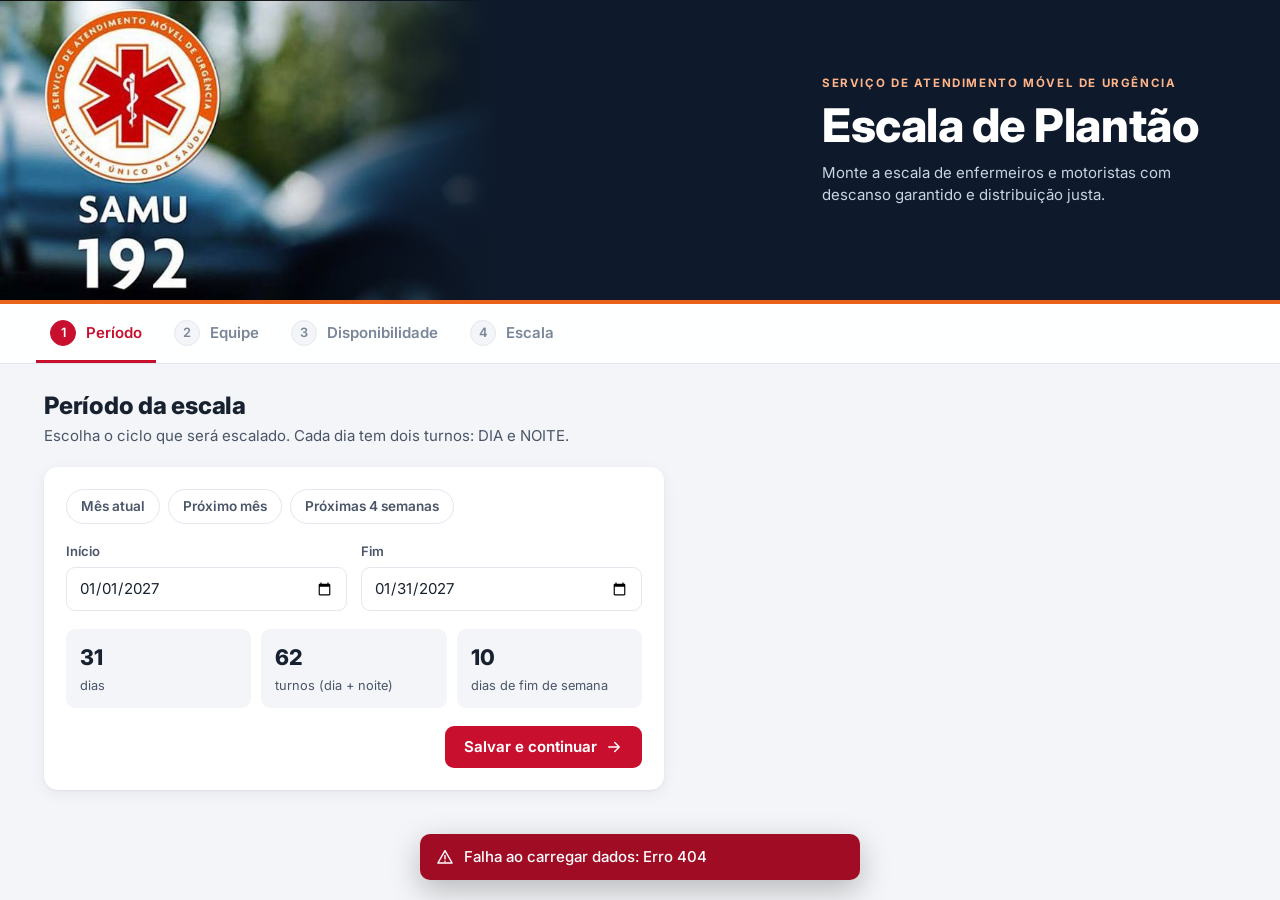
==== static/index.html @ 727e458c "Frontend web, núcleo testável, algoritmo aprimorado e Docker - Extrai o núcleo de domínio (escala/):" ====
<!doctype html>
<html lang="pt-BR">
<head>
  <meta charset="utf-8">
  <meta name="viewport" content="width=device-width, initial-scale=1">
  <title>Escala de Plantão · SAMU 192</title>
  <meta name="theme-color" content="#C8102E">
  <link rel="preconnect" href="https://fonts.googleapis.com">
  <link rel="preconnect" href="https://fonts.gstatic.com" crossorigin>
  <link href="https://fonts.googleapis.com/css2?family=Inter:wght@400;500;600;700;800&display=swap" rel="stylesheet">
  <link rel="stylesheet" href="css/style.css">
</head>
<body>
  <svg width="0" height="0" style="position:absolute" aria-hidden="true">
    <symbol id="i-calendar" viewBox="0 0 24 24"><rect x="3" y="4.5" width="18" height="16" rx="2.5"/><path d="M3 9.5h18M8 2.5v4M16 2.5v4"/></symbol>
    <symbol id="i-users" viewBox="0 0 24 24"><circle cx="9" cy="8" r="3.5"/><path d="M2.5 20c.8-3.6 3.4-5.5 6.5-5.5s5.7 1.9 6.5 5.5"/><circle cx="17" cy="9" r="2.5"/><path d="M17 14.5c2.3 0 4 1.4 4.5 4"/></symbol>
    <symbol id="i-brush" viewBox="0 0 24 24"><path d="M14.5 4.5l5 5L11 18l-5-5z"/><path d="M6 13c-2 0-3.5 1.5-3.5 3.5V20H6c2 0 3.5-1.5 3.5-3.5"/></symbol>
    <symbol id="i-ambulance" viewBox="0 0 24 24"><path d="M2.5 16.5V7.5a1 1 0 011-1h10v10M13.5 9.5h4l3.5 4v3h-1.5"/><circle cx="7" cy="17.5" r="2"/><circle cx="17" cy="17.5" r="2"/><path d="M9 17.5h6M8 9v4M6 11h4"/></symbol>
    <symbol id="i-sun" viewBox="0 0 24 24"><circle cx="12" cy="12" r="4"/><path d="M12 2.5v2M12 19.5v2M4.6 4.6l1.4 1.4M18 18l1.4 1.4M2.5 12h2M19.5 12h2M4.6 19.4L6 18M18 6l1.4-1.4"/></symbol>
    <symbol id="i-moon" viewBox="0 0 24 24"><path d="M20 14.5A8 8 0 019.5 4a8 8 0 1010.5 10.5z"/></symbol>
    <symbol id="i-edit" viewBox="0 0 24 24"><path d="M4 20h4L19 9l-4-4L4 16z"/><path d="M13.5 6.5l4 4"/></symbol>
    <symbol id="i-trash" viewBox="0 0 24 24"><path d="M4 7h16M10 11v6M14 11v6M6 7l1 13h10l1-13M9 7V4h6v3"/></symbol>
    <symbol id="i-check" viewBox="0 0 24 24"><path d="M5 12.5l4.5 4.5L19 7.5"/></symbol>
    <symbol id="i-alert" viewBox="0 0 24 24"><path d="M12 3.5l9.5 16.5h-19z"/><path d="M12 10v4.5M12 17.5v.5"/></symbol>
    <symbol id="i-download" viewBox="0 0 24 24"><path d="M12 3.5v12M7 11l5 5 5-5M4 20.5h16"/></symbol>
    <symbol id="i-print" viewBox="0 0 24 24"><path d="M7 9V3.5h10V9M7 17H4.5V9.5h15V17H17"/><rect x="7" y="14" width="10" height="7"/></symbol>
    <symbol id="i-bolt" viewBox="0 0 24 24"><path d="M13 2.5L4.5 13.5H12l-1 8 8.5-11H12z"/></symbol>
    <symbol id="i-search" viewBox="0 0 24 24"><circle cx="11" cy="11" r="6.5"/><path d="M16 16l4.5 4.5"/></symbol>
    <symbol id="i-x" viewBox="0 0 24 24"><path d="M6 6l12 12M18 6L6 18"/></symbol>
    <symbol id="i-arrow" viewBox="0 0 24 24"><path d="M5 12h14M13 6l6 6-6 6"/></symbol>
  </svg>

  <header class="hero">
    <div class="hero__inner">
      <div class="hero__text">
        <p class="hero__eyebrow">Serviço de Atendimento Móvel de Urgência</p>
        <h1>Escala de Plantão</h1>
        <p class="hero__sub">Monte a escala de enfermeiros e motoristas com descanso garantido e distribuição justa.</p>
        <div class="hero__chips" id="hero-chips"></div>
      </div>
    </div>
  </header>

  <nav class="stepper" aria-label="Etapas">
    <ol class="stepper__list">
      <li><button class="step" data-step="periodo"><span class="step__num">1</span><span class="step__label">Período</span></button></li>
      <li><button class="step" data-step="equipe"><span class="step__num">2</span><span class="step__label">Equipe</span></button></li>
      <li><button class="step" data-step="disponibilidade"><span class="step__num">3</span><span class="step__label">Disponibilidade</span></button></li>
      <li><button class="step" data-step="escala"><span class="step__num">4</span><span class="step__label">Escala</span></button></li>
    </ol>
  </nav>

  <main class="container">
    <!-- 1. PERÍODO -->
    <section class="view" id="view-periodo" hidden>
      <div class="view__head">
        <div>
          <h2>Período da escala</h2>
          <p class="muted">Escolha o ciclo que será escalado. Cada dia tem dois turnos: DIA e NOITE.</p>
        </div>
      </div>
      <div class="card card--narrow">
        <form id="form-periodo" class="stack">
          <div class="presets" role="group" aria-label="Atalhos de período">
            <button type="button" class="chip" data-preset="mes-atual">Mês atual</button>
            <button type="button" class="chip" data-preset="proximo-mes">Próximo mês</button>
            <button type="button" class="chip" data-preset="4-semanas">Próximas 4 semanas</button>
          </div>
          <div class="grid-2">
            <label class="field">
              <span class="field__label">Início</span>
              <input type="date" name="inicio" required>
            </label>
            <label class="field">
              <span class="field__label">Fim</span>
              <input type="date" name="fim" required>
            </label>
          </div>
          <div class="summary" id="periodo-resumo" aria-live="polite"></div>
          <div class="actions">
            <button type="submit" class="btn btn--primary">Salvar e continuar <svg class="ic"><use href="#i-arrow"/></svg></button>
          </div>
        </form>
      </div>
    </section>

    <!-- 2. EQUIPE -->
    <section class="view" id="view-equipe" hidden>
      <div class="view__head">
        <div>
          <h2>Equipe</h2>
          <p class="muted">Cadastre quem pode ser escalado. Cada viatura sai com um(a) enfermeiro(a) e um(a) motorista.</p>
        </div>
        <button class="btn btn--ghost" data-goto="disponibilidade">Ir para disponibilidade <svg class="ic"><use href="#i-arrow"/></svg></button>
      </div>
      <div class="layout-side">
        <div class="card">
          <form id="form-func" class="stack" novalidate>
            <h3 id="form-func-titulo">Novo profissional</h3>
            <label class="field">
              <span class="field__label">Nome completo</span>
              <input name="nome" autocomplete="off" placeholder="Ex.: Maria da Silva" required maxlength="60">
              <span class="field__error" id="nome-erro" role="alert"></span>
            </label>
            <fieldset class="field">
              <legend class="field__label">Função</legend>
              <div class="segmented">
                <label><input type="radio" name="cargo" value="ENFERMEIRO" checked><span>Enfermeiro(a)</span></label>
                <label><input type="radio" name="cargo" value="MOTORISTA"><span>Motorista</span></label>
              </div>
            </fieldset>
            <div class="actions">
              <button type="button" class="btn btn--ghost" id="btn-cancelar-edicao" hidden>Cancelar</button>
              <button type="submit" class="btn btn--primary" id="btn-salvar-func">Adicionar</button>
            </div>
          </form>
          <div class="health" id="equipe-saude"></div>
        </div>
        <div class="card card--flush">
          <div class="toolbar">
            <div class="tabs" role="tablist" id="filtro-cargo">
              <button role="tab" class="tab" data-cargo="" aria-selected="true">Todos <span class="count" data-count=""></span></button>
              <button role="tab" class="tab" data-cargo="ENFERMEIRO" aria-selected="false">Enfermeiros <span class="count" data-count="ENFERMEIRO"></span></button>
              <button role="tab" class="tab" data-cargo="MOTORISTA" aria-selected="false">Motoristas <span class="count" data-count="MOTORISTA"></span></button>
            </div>
            <label class="search">
              <svg class="ic"><use href="#i-search"/></svg>
              <input type="search" id="busca-func" placeholder="Buscar" aria-label="Buscar profissional">
            </label>
          </div>
          <ul class="people" id="lista-func"></ul>
        </div>
      </div>
    </section>

    <!-- 3. DISPONIBILIDADE -->
    <section class="view" id="view-disponibilidade" hidden>
      <div class="view__head">
        <div>
          <h2>Disponibilidade</h2>
          <p class="muted">Escolha um pincel e clique (ou arraste) nos turnos. Clique na data para marcar o dia inteiro, ou no dia da semana para marcar todas as ocorrências.</p>
        </div>
        <button class="btn btn--ghost" data-goto="escala">Ir para a escala <svg class="ic"><use href="#i-arrow"/></svg></button>
      </div>
      <div class="layout-side layout-side--wide">
        <aside class="card card--flush">
          <ul class="people people--compact" id="lista-disp" role="listbox" aria-label="Profissionais"></ul>
        </aside>
        <div class="card">
          <div class="brushbar">
            <div class="brushes" role="radiogroup" aria-label="Pincel" id="brushes">
              <button role="radio" class="brush s-DISPONIVEL" data-status="DISPONIVEL"><i></i>Disponível<kbd>1</kbd></button>
              <button role="radio" class="brush s-INDISPONIVEL" data-status="INDISPONIVEL"><i></i>Indisponível<kbd>2</kbd></button>
              <button role="radio" class="brush s-PREFERENCIAL" data-status="PREFERENCIAL"><i></i>Preferencial<kbd>3</kbd></button>
              <button role="radio" class="brush s-FERIAS" data-status="FERIAS"><i></i>Férias<kbd>4</kbd></button>
            </div>
            <span class="save-state" id="save-state" aria-live="polite"></span>
          </div>
          <div id="cal-disp"></div>
        </div>
      </div>
    </section>

    <!-- 4. ESCALA -->
    <section class="view" id="view-escala" hidden>
      <div class="view__head">
        <div>
          <h2>Escala gerada</h2>
          <p class="muted">Respeita indisponibilidades, descanso pós-noite e equilíbrio de carga, noites e fins de semana.</p>
        </div>
        <div class="actions">
          <button class="btn btn--ghost" id="btn-print" disabled><svg class="ic"><use href="#i-print"/></svg>Imprimir</button>
          <a class="btn btn--ghost" id="btn-pdf" href="api/escala.pdf" aria-disabled="true"><svg class="ic"><use href="#i-download"/></svg>PDF</a>
          <button class="btn btn--primary" id="btn-gerar"><svg class="ic"><use href="#i-bolt"/></svg>Gerar escala</button>
        </div>
      </div>
      <div class="banner" id="banner-stale" hidden>
        <svg class="ic"><use href="#i-alert"/></svg>
        <span>Os dados mudaram desde a última geração.</span>
        <button class="btn btn--small" id="btn-regerar">Gerar novamente</button>
      </div>
      <div id="escala-vazia" class="empty">
        <svg class="ic ic--xl"><use href="#i-ambulance"/></svg>
        <h3>Nenhuma escala gerada ainda</h3>
        <p class="muted">Quando o período e a equipe estiverem prontos, clique em <strong>Gerar escala</strong>.</p>
      </div>
      <div id="escala-conteudo" hidden>
        <div class="kpis" id="kpis"></div>
        <div class="alerts" id="alertas"></div>
        <div class="card card--flush">
          <div class="toolbar">
            <div class="tabs" role="tablist" id="modo-escala">
              <button role="tab" class="tab" data-modo="calendario" aria-selected="true">Calendário</button>
              <button role="tab" class="tab" data-modo="lista" aria-selected="false">Lista</button>
            </div>
            <span class="muted small" id="destaque-info"></span>
          </div>
          <div id="escala-view"></div>
        </div>
        <div class="card card--flush">
          <div class="toolbar"><h3>Distribuição por profissional</h3><span class="muted small">Clique para destacar na escala</span></div>
          <div id="estatisticas"></div>
        </div>
      </div>
    </section>
  </main>

  <div class="toasts" id="toasts" aria-live="polite"></div>

  <dialog class="modal" id="modal-confirm">
    <form method="dialog">
      <h3 id="modal-titulo"></h3>
      <p class="muted" id="modal-texto"></p>
      <div class="actions">
        <button value="cancel" class="btn btn--ghost">Cancelar</button>
        <button value="ok" class="btn btn--danger" id="modal-ok">Confirmar</button>
      </div>
    </form>
  </dialog>

  <script src="js/app.js" type="module"></script>
</body>
</html>
---- static/css/style.css ----
:root {
  --red: #C8102E;
  --red-700: #A00C24;
  --red-50: #FDECEE;
  --orange: #E8641B;
  --orange-50: #FFF1E8;
  --navy: #0E1A2B;
  --navy-700: #1B2A40;
  --ink: #18212F;
  --ink-2: #4A5568;
  --ink-3: #7A8699;
  --line: #E3E7EE;
  --bg: #F3F5F8;
  --surface: #FFFFFF;
  --green: #1E8E5A;
  --green-50: #E5F5EC;
  --amber: #B7791F;
  --amber-50: #FFF4DB;
  --blue-50: #EEF3FB;

  --s-DISPONIVEL: #FFFFFF;
  --s-DISPONIVEL-b: #D5DBE5;
  --s-INDISPONIVEL: #F9D3D8;
  --s-INDISPONIVEL-b: #E58A96;
  --s-PREFERENCIAL: #CDEFD9;
  --s-PREFERENCIAL-b: #6CC393;
  --s-FERIAS: #FFE2B8;
  --s-FERIAS-b: #EDAA4A;

  --radius: 14px;
  --radius-sm: 9px;
  --shadow: 0 1px 2px rgba(16, 24, 40, .05), 0 4px 16px rgba(16, 24, 40, .06);
  --font: "Inter", system-ui, -apple-system, "Segoe UI", Roboto, sans-serif;
}

* { box-sizing: border-box; }
html { -webkit-text-size-adjust: 100%; }
body {
  margin: 0;
  font: 15px/1.5 var(--font);
  color: var(--ink);
  background: var(--bg);
}
h1, h2, h3 { margin: 0; line-height: 1.2; letter-spacing: -.01em; }
h2 { font-size: 1.5rem; font-weight: 800; }
h3 { font-size: 1.05rem; font-weight: 700; }
p { margin: 0; }
.muted { color: var(--ink-2); }
.small { font-size: .85rem; }
[hidden] { display: none !important; }
button, input, select { font: inherit; color: inherit; }
:focus-visible { outline: 3px solid color-mix(in srgb, var(--orange) 70%, transparent); outline-offset: 2px; }

.ic { width: 18px; height: 18px; flex: none; fill: none; stroke: currentColor; stroke-width: 1.9; stroke-linecap: round; stroke-linejoin: round; }
.ic--xl { width: 56px; height: 56px; stroke-width: 1.4; }

/* ---------- Hero ---------- */
.hero {
  position: relative;
  color: #fff;
  /* A foto tem tarjas pretas em cima/embaixo: 134% + 49% enquadra só a área útil
     (logo + "SAMU 192"); o gradiente funde a borda direita da foto com o fundo. */
  background:
    linear-gradient(90deg, rgba(14, 26, 43, 0) 0, rgba(14, 26, 43, 0) 260px, var(--navy) 500px),
    url("../img/samu.jpg") left 49% / auto 134% no-repeat,
    var(--navy);
  border-bottom: 4px solid var(--orange);
}
.hero__inner {
  max-width: 1240px; margin: 0 auto; padding: 32px 24px;
  display: flex; justify-content: flex-end; align-items: center; min-height: 300px;
}
.hero__text { max-width: 560px; }
.hero__eyebrow { text-transform: uppercase; letter-spacing: .14em; font-size: .72rem; font-weight: 700; color: #FFB48A; }
.hero h1 { font-size: clamp(2rem, 4vw, 2.9rem); font-weight: 800; margin: 6px 0 8px; }
.hero__sub { color: #C9D3E1; max-width: 46ch; }
.hero__chips { display: flex; flex-wrap: wrap; gap: 8px; margin-top: 18px; }
.hero__chip {
  display: inline-flex; align-items: center; gap: 6px;
  padding: 6px 12px; border-radius: 999px; font-size: .82rem; font-weight: 600;
  background: rgba(255, 255, 255, .1); border: 1px solid rgba(255, 255, 255, .16);
}
.hero__chip .ic { width: 15px; height: 15px; }

/* ---------- Stepper ---------- */
.stepper {
  position: sticky; top: 0; z-index: 20;
  background: rgba(255, 255, 255, .92); backdrop-filter: blur(10px);
  border-bottom: 1px solid var(--line);
}
.stepper__list {
  list-style: none; margin: 0 auto; padding: 0 16px; max-width: 1240px;
  display: flex; gap: 4px; overflow-x: auto;
}
.step {
  display: flex; align-items: center; gap: 10px; white-space: nowrap;
  padding: 16px 14px 14px; border: 0; background: none; cursor: pointer;
  color: var(--ink-3); font-weight: 600; border-bottom: 3px solid transparent;
}
.step:hover { color: var(--ink); }
.step__num {
  display: grid; place-items: center; width: 26px; height: 26px; border-radius: 50%;
  font-size: .8rem; background: var(--bg); border: 1.5px solid var(--line);
}
.step.is-done .step__num { background: var(--green); border-color: var(--green); color: #fff; font-size: 0; }
.step.is-done .step__num::after { content: "✓"; font-size: .8rem; }
.step[aria-current="step"] { color: var(--red); border-bottom-color: var(--red); }
.step[aria-current="step"] .step__num { background: var(--red); border-color: var(--red); color: #fff; font-size: .8rem; }
.step[aria-current="step"] .step__num::after { content: none; }

/* ---------- Layout ---------- */
.container { max-width: 1240px; margin: 0 auto; padding: 28px 24px 64px; }
.view { display: grid; gap: 20px; animation: fade .25s ease; }
@keyframes fade { from { opacity: 0; transform: translateY(4px); } }
.view__head { display: flex; justify-content: space-between; align-items: flex-end; gap: 16px; flex-wrap: wrap; }
.view__head .muted { margin-top: 4px; max-width: 70ch; }
.layout-side { display: grid; grid-template-columns: 360px 1fr; gap: 20px; align-items: start; }
.layout-side--wide { grid-template-columns: 280px 1fr; }
.layout-side > * { min-width: 0; }
.card { background: var(--surface); border-radius: var(--radius); box-shadow: var(--shadow); padding: 22px; }
.card--flush { padding: 0; overflow: hidden; }
.card--narrow { max-width: 620px; }
.stack { display: grid; gap: 18px; }
.grid-2 { display: grid; grid-template-columns: 1fr 1fr; gap: 14px; }
.actions { display: flex; gap: 10px; justify-content: flex-end; flex-wrap: wrap; align-items: center; }

/* ---------- Forms ---------- */
.field { display: grid; gap: 6px; border: 0; padding: 0; margin: 0; min-width: 0; }
.field__label { font-size: .82rem; font-weight: 600; color: var(--ink-2); padding: 0; }
.field input {
  height: 44px; padding: 0 12px; border-radius: var(--radius-sm);
  border: 1.5px solid var(--line); background: #fff; width: 100%;
  transition: border-color .15s, box-shadow .15s;
}
.field input:focus { outline: none; border-color: var(--orange); box-shadow: 0 0 0 4px var(--orange-50); }
.field input[aria-invalid="true"] { border-color: var(--red); }
.field__error { color: var(--red); font-size: .8rem; min-height: 1em; }
.field__error:empty { display: none; }

.segmented { display: grid; grid-template-columns: 1fr 1fr; background: var(--bg); border-radius: var(--radius-sm); padding: 4px; gap: 4px; }
.segmented input { position: absolute; opacity: 0; pointer-events: none; }
.segmented span {
  display: block; text-align: center; padding: 9px 8px; border-radius: 7px;
  font-weight: 600; font-size: .9rem; color: var(--ink-2); cursor: pointer;
}
.segmented input:checked + span { background: #fff; color: var(--ink); box-shadow: 0 1px 3px rgba(0,0,0,.1); }
.segmented input:focus-visible + span { outline: 3px solid var(--orange-50); }

.presets { display: flex; gap: 8px; flex-wrap: wrap; }
.chip {
  border: 1.5px solid var(--line); background: #fff; border-radius: 999px;
  padding: 6px 14px; font-size: .85rem; font-weight: 600; color: var(--ink-2); cursor: pointer;
}
.chip:hover { border-color: var(--orange); color: var(--orange); }

.summary { display: grid; grid-template-columns: repeat(3, 1fr); gap: 10px; }
.summary div { background: var(--bg); border-radius: var(--radius-sm); padding: 12px 14px; }
.summary b { display: block; font-size: 1.35rem; font-weight: 800; }
.summary span { font-size: .8rem; color: var(--ink-2); }
.summary .is-error { grid-column: 1 / -1; background: var(--red-50); color: var(--red-700); font-weight: 600; }

/* ---------- Buttons ---------- */
.btn {
  display: inline-flex; align-items: center; justify-content: center; gap: 8px;
  height: 42px; padding: 0 18px; border-radius: var(--radius-sm); border: 1.5px solid transparent;
  font-weight: 650; cursor: pointer; text-decoration: none; white-space: nowrap;
  transition: background .15s, border-color .15s, transform .05s;
}
.btn:active { transform: translateY(1px); }
.btn--primary { background: var(--red); color: #fff; }
.btn--primary:hover { background: var(--red-700); }
.btn--ghost { background: #fff; border-color: var(--line); color: var(--ink); }
.btn--ghost:hover { border-color: var(--ink-3); }
.btn--danger { background: var(--red); color: #fff; }
.btn--small { height: 34px; padding: 0 12px; font-size: .85rem; background: #fff; border-color: currentColor; color: inherit; }
.btn:disabled, .btn[aria-disabled="true"] { opacity: .45; pointer-events: none; }
.btn.is-loading { pointer-events: none; opacity: .8; }
.btn.is-loading .ic { animation: spin .8s linear infinite; }
@keyframes spin { to { transform: rotate(360deg); } }
.icon-btn {
  display: grid; place-items: center; width: 34px; height: 34px; border-radius: 8px;
  border: 0; background: none; color: var(--ink-3); cursor: pointer;
}
.icon-btn:hover { background: var(--bg); color: var(--ink); }
.icon-btn--danger:hover { background: var(--red-50); color: var(--red); }

/* ---------- Toolbar & tabs ---------- */
.toolbar {
  display: flex; align-items: center; justify-content: space-between; gap: 12px; flex-wrap: wrap;
  padding: 14px 18px; border-bottom: 1px solid var(--line);
}
.tabs { display: flex; gap: 4px; background: var(--bg); padding: 4px; border-radius: var(--radius-sm); }
.tab {
  border: 0; background: none; padding: 7px 12px; border-radius: 7px;
  font-weight: 600; font-size: .88rem; color: var(--ink-2); cursor: pointer;
}
.tab[aria-selected="true"] { background: #fff; color: var(--ink); box-shadow: 0 1px 3px rgba(0,0,0,.1); }
.count { color: var(--ink-3); font-weight: 500; margin-left: 2px; }
.search { position: relative; display: flex; align-items: center; }
.search .ic { position: absolute; left: 10px; color: var(--ink-3); width: 16px; }
.search input { height: 36px; border-radius: 8px; border: 1.5px solid var(--line); padding: 0 12px 0 32px; width: 200px; }
.search input:focus { outline: none; border-color: var(--orange); }

/* ---------- People list ---------- */
.people { list-style: none; margin: 0; padding: 6px; max-height: calc(100vh - 120px); overflow-y: auto; }
.layout-side--wide > aside { position: sticky; top: 76px; }
.person {
  display: flex; align-items: center; gap: 12px; padding: 10px 12px; border-radius: 10px;
}
.person:hover { background: var(--bg); }
.person.is-editing { background: var(--orange-50); }
.avatar {
  display: grid; place-items: center; flex: none; width: 38px; height: 38px; border-radius: 50%;
  font-weight: 700; font-size: .85rem; color: #fff;
}
.avatar.c-ENFERMEIRO { background: linear-gradient(135deg, var(--red), #E0475D); }
.avatar.c-MOTORISTA { background: linear-gradient(135deg, var(--navy-700), #3B5276); }
.person__info { flex: 1; min-width: 0; }
.person__name { font-weight: 650; white-space: nowrap; overflow: hidden; text-overflow: ellipsis; }
.person__meta { font-size: .8rem; color: var(--ink-3); }
.badge {
  display: inline-block; padding: 2px 8px; border-radius: 999px; font-size: .72rem; font-weight: 700;
  letter-spacing: .02em;
}
.badge.c-ENFERMEIRO { background: var(--red-50); color: var(--red-700); }
.badge.c-MOTORISTA { background: var(--blue-50); color: var(--navy-700); }
.empty-list { padding: 40px 20px; text-align: center; color: var(--ink-3); }

.people--compact .person { cursor: pointer; border: 1.5px solid transparent; }
.people--compact .person[aria-selected="true"] { background: var(--orange-50); border-color: color-mix(in srgb, var(--orange) 45%, transparent); }
.people--compact .avatar { width: 32px; height: 32px; font-size: .75rem; }
.group-title { padding: 12px 12px 4px; font-size: .72rem; font-weight: 700; color: var(--ink-3); text-transform: uppercase; letter-spacing: .08em; }

.health { margin-top: 18px; padding-top: 18px; border-top: 1px solid var(--line); display: grid; gap: 8px; font-size: .86rem; }
.health__row { display: flex; align-items: center; gap: 8px; }
.health__row .ic { width: 16px; }
.ok { color: var(--green); }
.warn { color: var(--amber); }

/* ---------- Availability calendar ---------- */
.brushbar { display: flex; justify-content: space-between; align-items: center; gap: 12px; flex-wrap: wrap; margin-bottom: 16px; }
.brushes { display: flex; gap: 8px; flex-wrap: wrap; }
.brush {
  display: inline-flex; align-items: center; gap: 8px; padding: 7px 12px 7px 10px;
  border-radius: 999px; border: 1.5px solid var(--line); background: #fff; cursor: pointer;
  font-weight: 600; font-size: .86rem; color: var(--ink-2);
}
.brush i { width: 14px; height: 14px; border-radius: 4px; border: 1.5px solid; }
.brush kbd { font: 600 .7rem var(--font); color: var(--ink-3); background: var(--bg); border-radius: 4px; padding: 1px 5px; }
.brush[aria-checked="true"] { border-color: var(--ink); color: var(--ink); box-shadow: 0 0 0 3px rgba(24,33,47,.08); }
.save-state { font-size: .82rem; color: var(--ink-3); display: inline-flex; gap: 6px; align-items: center; }

.s-DISPONIVEL i, .slot.s-DISPONIVEL { background: var(--s-DISPONIVEL); border-color: var(--s-DISPONIVEL-b); }
.s-INDISPONIVEL i, .slot.s-INDISPONIVEL { background: var(--s-INDISPONIVEL); border-color: var(--s-INDISPONIVEL-b); }
.s-PREFERENCIAL i, .slot.s-PREFERENCIAL { background: var(--s-PREFERENCIAL); border-color: var(--s-PREFERENCIAL-b); }
.s-FERIAS i, .slot.s-FERIAS { background: var(--s-FERIAS); border-color: var(--s-FERIAS-b); }

.cal { display: grid; grid-template-columns: repeat(7, minmax(0, 1fr)); gap: 6px; user-select: none; }
.cal__dow {
  border: 0; background: none; padding: 4px 0 6px; font-size: .72rem; font-weight: 700;
  text-transform: uppercase; letter-spacing: .06em; color: var(--ink-3); cursor: pointer; border-radius: 6px;
}
.cal__dow:hover { color: var(--ink); background: var(--bg); }
.cal__dow.is-weekend { color: #3B6FD8; }
.day { border-radius: 10px; background: var(--bg); padding: 6px; display: grid; gap: 4px; min-height: 92px; }
.day--out { visibility: hidden; }
.day__date {
  border: 0; background: none; text-align: left; font-weight: 700; font-size: .82rem;
  padding: 2px 4px; border-radius: 5px; cursor: pointer; display: flex; justify-content: space-between;
}
.day__date:hover { background: #fff; }
.day__date small { color: var(--ink-3); font-weight: 500; }
.day.is-weekend .day__date { color: #3B6FD8; }
.slot {
  display: flex; align-items: center; gap: 5px; height: 30px; padding: 0 7px;
  border: 1.5px solid; border-radius: 7px; font-size: .74rem; font-weight: 650; color: var(--ink-2);
  cursor: pointer; transition: transform .06s, background .12s;
}
.slot:hover { transform: scale(1.03); }
.slot .ic { width: 14px; height: 14px; }
.cal-hint { text-align: center; padding: 60px 20px; color: var(--ink-3); }

/* ---------- Escala ---------- */
.banner {
  display: flex; align-items: center; gap: 10px; padding: 12px 16px; border-radius: var(--radius-sm);
  background: var(--amber-50); color: #7A4E0B; font-weight: 600;
}
.banner .btn--small { margin-left: auto; }
.empty { text-align: center; padding: 64px 20px; background: var(--surface); border-radius: var(--radius); box-shadow: var(--shadow); color: var(--ink-3); }
.empty h3 { color: var(--ink); margin: 14px 0 6px; }

#escala-conteudo { display: grid; gap: 20px; }
.kpis { display: grid; grid-template-columns: repeat(4, 1fr); gap: 14px; }
.kpi { background: var(--surface); border-radius: var(--radius); box-shadow: var(--shadow); padding: 16px 18px; position: relative; overflow: hidden; }
.kpi::before { content: ""; position: absolute; inset: 0 auto 0 0; width: 4px; background: var(--line); }
.kpi.is-good::before { background: var(--green); }
.kpi.is-bad::before { background: var(--red); }
.kpi.is-warn::before { background: var(--orange); }
.kpi__label { font-size: .8rem; color: var(--ink-2); font-weight: 600; }
.kpi__value { font-size: 1.9rem; font-weight: 800; letter-spacing: -.02em; margin-top: 2px; }
.kpi__hint { font-size: .78rem; color: var(--ink-3); }

.alerts { display: grid; gap: 8px; }
.alerts:empty { display: none; }
.alert {
  display: flex; gap: 12px; padding: 14px 16px; border-radius: var(--radius-sm);
  background: var(--red-50); color: var(--red-700); border: 1px solid #F5C2C9;
}
.alert ul { margin: 6px 0 0; padding-left: 18px; font-size: .86rem; color: var(--ink-2); columns: 2; }
.alert--ok { background: var(--green-50); color: var(--green); border-color: #B9E3CB; font-weight: 600; align-items: center; }

.sched { display: grid; grid-template-columns: repeat(7, minmax(0, 1fr)); gap: 6px; padding: 16px; }
.sched .cal__dow { cursor: default; }
.sched .cal__dow:hover { background: none; color: var(--ink-3); }
.sday { background: var(--bg); border-radius: 10px; padding: 6px; display: grid; gap: 4px; align-content: start; }
.sday__date { font-weight: 700; font-size: .8rem; padding: 0 3px; display: flex; justify-content: space-between; }
.sday.is-weekend .sday__date { color: #3B6FD8; }
.shift { border-radius: 7px; padding: 5px 7px; font-size: .74rem; line-height: 1.35; background: #fff; border-left: 3px solid var(--orange); }
.shift--NOITE { background: var(--navy); color: #E2E8F0; border-left-color: #6B8BC9; }
.shift__h { display: flex; align-items: center; gap: 4px; font-weight: 700; font-size: .68rem; letter-spacing: .05em; opacity: .75; }
.shift__h .ic { width: 12px; height: 12px; }
.shift__p { display: block; white-space: nowrap; overflow: hidden; text-overflow: ellipsis; border-radius: 4px; padding: 0 3px; }
.vago { color: var(--red); font-weight: 800; }
.shift--NOITE .vago { color: #FF8A9A; }
.is-highlighted { background: var(--orange); color: #fff !important; font-weight: 700; }
.sched.has-highlight .shift { opacity: .45; }
.sched.has-highlight .shift.has-hit { opacity: 1; }

.table-wrap { overflow-x: auto; }
table { width: 100%; border-collapse: collapse; font-size: .9rem; }
th, td { text-align: left; padding: 10px 16px; border-bottom: 1px solid var(--line); white-space: nowrap; }
th { font-size: .75rem; text-transform: uppercase; letter-spacing: .06em; color: var(--ink-3); font-weight: 700; background: #FAFBFC; position: sticky; top: 0; }
tbody tr:hover { background: #FAFBFC; }
tr.is-weekend td:first-child { color: #3B6FD8; font-weight: 600; }
.turno-pill { display: inline-flex; align-items: center; gap: 5px; font-size: .78rem; font-weight: 700; }
.turno-pill .ic { width: 14px; height: 14px; }

.stats-row { cursor: pointer; }
.stats-row.is-active { background: var(--orange-50) !important; }
.bar { display: flex; height: 10px; border-radius: 999px; overflow: hidden; background: var(--bg); min-width: 140px; }
.bar__d { background: var(--orange); }
.bar__n { background: var(--navy-700); }
.legend-inline { display: inline-flex; gap: 12px; font-size: .78rem; color: var(--ink-3); }
.legend-inline i { display: inline-block; width: 10px; height: 10px; border-radius: 3px; margin-right: 4px; vertical-align: -1px; }

/* ---------- Toast / modal ---------- */
.toasts { position: fixed; bottom: 20px; left: 50%; transform: translateX(-50%); display: grid; gap: 8px; z-index: 100; width: min(440px, calc(100% - 32px)); }
.toast {
  display: flex; align-items: center; gap: 10px; padding: 12px 16px; border-radius: 10px;
  background: var(--ink); color: #fff; box-shadow: 0 10px 30px rgba(0,0,0,.25); font-weight: 500;
  animation: toast-in .2s ease;
}
.toast--error { background: var(--red-700); }
.toast--ok .ic { color: #6EE7A8; }
@keyframes toast-in { from { opacity: 0; transform: translateY(10px); } }

.modal { border: 0; border-radius: var(--radius); padding: 24px; width: min(420px, calc(100% - 32px)); box-shadow: 0 20px 60px rgba(0,0,0,.3); }
.modal::backdrop { background: rgba(14, 26, 43, .55); }
.modal p { margin: 8px 0 20px; }

/* ---------- Responsive ---------- */
@media (max-width: 960px) {
  .layout-side, .layout-side--wide { grid-template-columns: 1fr; }
  .people--compact { display: flex; overflow-x: auto; max-height: none; gap: 4px; }
  .people--compact .group-title { display: none; }
  .people--compact .person { flex: none; }
  .kpis { grid-template-columns: repeat(2, 1fr); }
  .layout-side--wide > aside { position: static; }
  .hero { background:
    linear-gradient(180deg, rgba(14, 26, 43, .55), rgba(14, 26, 43, .95)),
    url("../img/samu.jpg") left 49% / auto 134% no-repeat, var(--navy); }
}
@media (max-width: 640px) {
  .container { padding: 20px 16px 48px; }
  .hero__inner { padding: 28px 16px; }
  .step__label { display: none; }
  .step[aria-current="step"] .step__label { display: inline; }
  .grid-2, .summary { grid-template-columns: 1fr; }
  .card { padding: 16px; }
  .cal, .sched { gap: 3px; }
  .sched { padding: 8px; }
  .day, .sday { padding: 3px; }
  .slot { padding: 0 4px; font-size: .62rem; }
  .slot .ic { display: none; }
  .day__date small, .sday__date small { display: none; }
  .shift { font-size: .62rem; padding: 3px 4px; }
  .alert ul { columns: 1; }
  .search input { width: 100%; }
}
@media (prefers-reduced-motion: reduce) {
  * { animation: none !important; transition: none !important; }
}

/* ---------- Print ---------- */
@media print {
  body { background: #fff; }
  .hero, .stepper, .view__head .actions, .toolbar .tabs, .banner, .toasts, #alertas, .kpis { display: none !important; }
  .card { box-shadow: none; border: 1px solid #ddd; break-inside: avoid; }
  .container { padding: 0; max-width: none; }
  .shift--NOITE { background: #eef1f6; color: #000; }
}
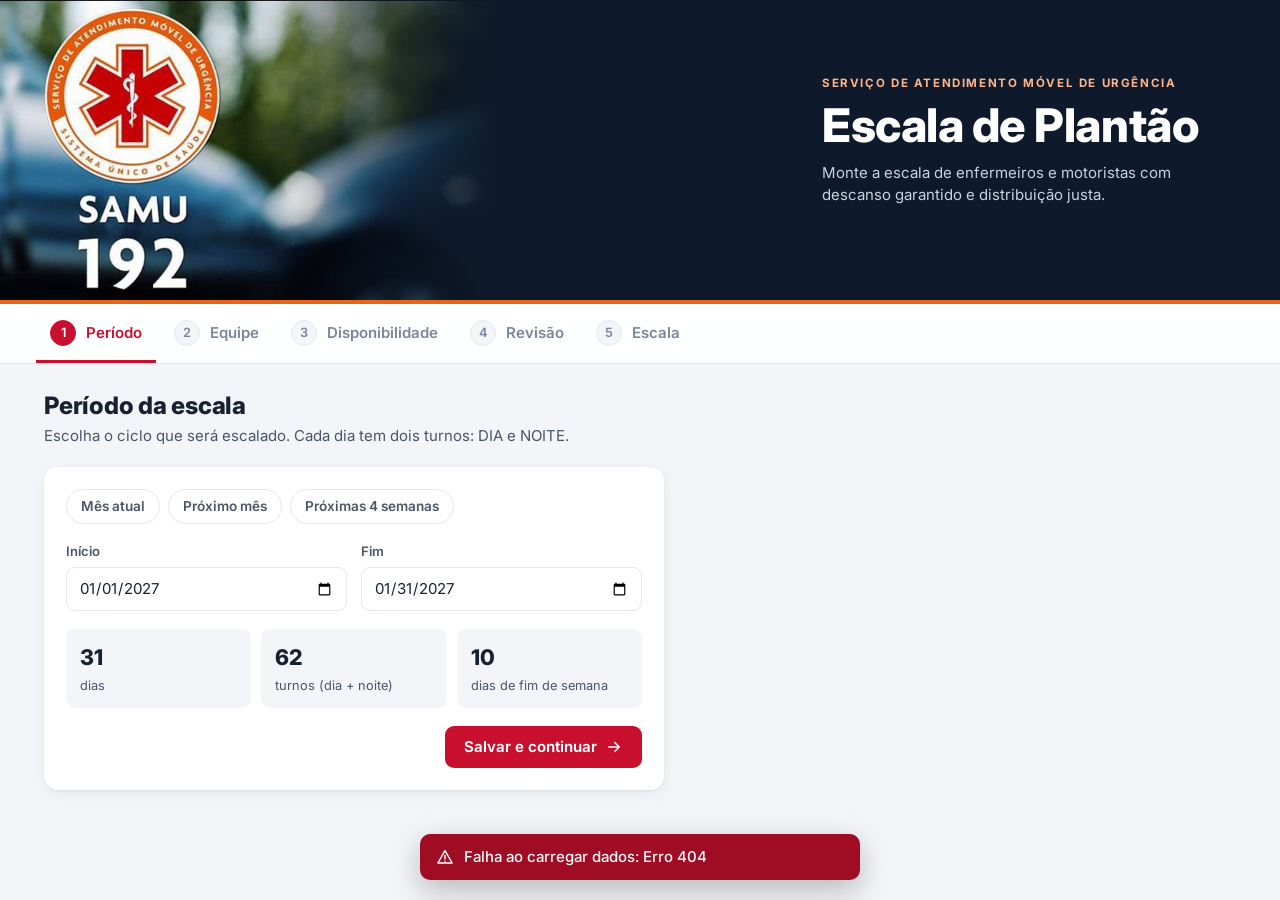
==== commit 25e70cfc: "Adiciona etapa de revisão, cores por profissional e importação da escala - Novo fluxo em 5 etapas: P" ====
--- a/static/index.html
+++ b/static/index.html
@@ -28,6 +28,11 @@
     <symbol id="i-search" viewBox="0 0 24 24"><circle cx="11" cy="11" r="6.5"/><path d="M16 16l4.5 4.5"/></symbol>
     <symbol id="i-x" viewBox="0 0 24 24"><path d="M6 6l12 12M18 6L6 18"/></symbol>
     <symbol id="i-arrow" viewBox="0 0 24 24"><path d="M5 12h14M13 6l6 6-6 6"/></symbol>
+    <symbol id="i-upload" viewBox="0 0 24 24"><path d="M12 16V4M7 8.5l5-5 5 5M4 20.5h16"/></symbol>
+    <symbol id="i-undo" viewBox="0 0 24 24"><path d="M9 14L4 9l5-5"/><path d="M4 9h10.5a5.5 5.5 0 010 11H11"/></symbol>
+    <symbol id="i-review" viewBox="0 0 24 24"><rect x="4" y="3" width="16" height="18" rx="2.5"/><path d="M8 8h8M8 12h5M8 16.5l2 2 4-4.5"/></symbol>
+    <symbol id="i-file" viewBox="0 0 24 24"><path d="M6 2.5h8l4.5 4.5v14.5H6z"/><path d="M14 2.5V7h4.5M9 13h6M9 17h6"/></symbol>
+    <symbol id="i-star" viewBox="0 0 24 24"><path d="M12 3.5l2.6 5.4 5.9.8-4.3 4.1 1 5.8L12 16.8l-5.2 2.8 1-5.8-4.3-4.1 5.9-.8z"/></symbol>
   </svg>
 
   <header class="hero">
@@ -46,7 +51,8 @@
       <li><button class="step" data-step="periodo"><span class="step__num">1</span><span class="step__label">Período</span></button></li>
       <li><button class="step" data-step="equipe"><span class="step__num">2</span><span class="step__label">Equipe</span></button></li>
       <li><button class="step" data-step="disponibilidade"><span class="step__num">3</span><span class="step__label">Disponibilidade</span></button></li>
-      <li><button class="step" data-step="escala"><span class="step__num">4</span><span class="step__label">Escala</span></button></li>
+      <li><button class="step" data-step="revisao"><span class="step__num">4</span><span class="step__label">Revisão</span></button></li>
+      <li><button class="step" data-step="escala"><span class="step__num">5</span><span class="step__label">Escala</span></button></li>
     </ol>
   </nav>
 
@@ -140,7 +146,7 @@
           <h2>Disponibilidade</h2>
           <p class="muted">Escolha um pincel e clique (ou arraste) nos turnos. Clique na data para marcar o dia inteiro, ou no dia da semana para marcar todas as ocorrências.</p>
         </div>
-        <button class="btn btn--ghost" data-goto="escala">Ir para a escala <svg class="ic"><use href="#i-arrow"/></svg></button>
+        <button class="btn btn--ghost" data-goto="revisao">Ir para a revisão <svg class="ic"><use href="#i-arrow"/></svg></button>
       </div>
       <div class="layout-side layout-side--wide">
         <aside class="card card--flush">
@@ -161,51 +167,72 @@
       </div>
     </section>
 
-    <!-- 4. ESCALA -->
+    <!-- 4. REVISÃO -->
+    <section class="view" id="view-revisao" hidden>
+      <div class="view__head">
+        <div>
+          <h2>Revisão da escala</h2>
+          <p class="muted">Confira a proposta e clique em qualquer nome para trocar a pessoa ou deixar a vaga em aberto. As regras são verificadas a cada ajuste, e nada vai para a escala final até você confirmar.</p>
+        </div>
+        <div class="actions">
+          <button class="btn btn--ghost" data-importar><svg class="ic"><use href="#i-upload"/></svg>Importar</button>
+          <button class="btn btn--ghost" id="btn-proposta" data-acao="nova-proposta" hidden><svg class="ic"><use href="#i-bolt"/></svg>Gerar nova proposta</button>
+          <button class="btn btn--primary" id="btn-confirmar" hidden><svg class="ic"><use href="#i-check"/></svg>Confirmar escala</button>
+        </div>
+      </div>
+      <div class="banner banner--info" id="banner-origem" hidden></div>
+      <div class="banner" id="banner-mudancas" hidden>
+        <svg class="ic"><use href="#i-alert"/></svg>
+        <span>A equipe ou a disponibilidade mudou depois desta proposta. Os conflitos abaixo já consideram as mudanças; quem entrou na equipe só aparece numa nova proposta.</span>
+        <button class="btn btn--small" data-acao="nova-proposta">Gerar nova proposta</button>
+      </div>
+      <div id="revisao-vazia" class="empty" hidden>
+        <svg class="ic ic--xl"><use href="#i-review"/></svg>
+        <h3>Nenhuma escala em revisão</h3>
+        <p class="muted" id="revisao-vazia-texto"></p>
+        <div class="actions actions--center">
+          <button class="btn btn--ghost" data-importar><svg class="ic"><use href="#i-upload"/></svg>Importar arquivo</button>
+          <button class="btn btn--ghost" data-acao="editar-final" hidden><svg class="ic"><use href="#i-edit"/></svg>Editar a escala final</button>
+          <button class="btn btn--primary" data-acao="nova-proposta"><svg class="ic"><use href="#i-bolt"/></svg>Gerar proposta</button>
+        </div>
+      </div>
+      <div class="painel" id="revisao-painel" hidden></div>
+    </section>
+
+    <!-- 5. ESCALA -->
     <section class="view" id="view-escala" hidden>
       <div class="view__head">
         <div>
-          <h2>Escala gerada</h2>
-          <p class="muted">Respeita indisponibilidades, descanso pós-noite e equilíbrio de carga, noites e fins de semana.</p>
-        </div>
-        <div class="actions">
-          <button class="btn btn--ghost" id="btn-print" disabled><svg class="ic"><use href="#i-print"/></svg>Imprimir</button>
-          <a class="btn btn--ghost" id="btn-pdf" href="api/escala.pdf" aria-disabled="true"><svg class="ic"><use href="#i-download"/></svg>PDF</a>
-          <button class="btn btn--primary" id="btn-gerar"><svg class="ic"><use href="#i-bolt"/></svg>Gerar escala</button>
-        </div>
-      </div>
-      <div class="banner" id="banner-stale" hidden>
-        <svg class="ic"><use href="#i-alert"/></svg>
-        <span>Os dados mudaram desde a última geração.</span>
-        <button class="btn btn--small" id="btn-regerar">Gerar novamente</button>
-      </div>
-      <div id="escala-vazia" class="empty">
+          <h2>Escala final</h2>
+          <p class="muted" id="escala-sub">A versão confirmada, pronta para imprimir e distribuir.</p>
+        </div>
+        <div class="actions" id="escala-acoes">
+          <button class="btn btn--ghost" data-acao="editar-final"><svg class="ic"><use href="#i-edit"/></svg>Editar</button>
+          <button class="btn btn--ghost" id="btn-print"><svg class="ic"><use href="#i-print"/></svg>Imprimir</button>
+          <a class="btn btn--ghost" href="api/escala.json" title="Arquivo para importar e editar depois, inclusive em outro computador"><svg class="ic"><use href="#i-file"/></svg>Exportar</a>
+          <a class="btn btn--primary" href="api/escala.pdf"><svg class="ic"><use href="#i-download"/></svg>Baixar PDF</a>
+        </div>
+      </div>
+      <div class="banner banner--info" id="banner-rascunho" hidden>
+        <svg class="ic"><use href="#i-review"/></svg>
+        <span>Há uma revisão em andamento que ainda não foi confirmada. Esta página mostra a última versão confirmada.</span>
+        <button class="btn btn--small" data-goto="revisao">Abrir revisão</button>
+      </div>
+      <div id="escala-vazia" class="empty" hidden>
         <svg class="ic ic--xl"><use href="#i-ambulance"/></svg>
-        <h3>Nenhuma escala gerada ainda</h3>
-        <p class="muted">Quando o período e a equipe estiverem prontos, clique em <strong>Gerar escala</strong>.</p>
-      </div>
-      <div id="escala-conteudo" hidden>
-        <div class="kpis" id="kpis"></div>
-        <div class="alerts" id="alertas"></div>
-        <div class="card card--flush">
-          <div class="toolbar">
-            <div class="tabs" role="tablist" id="modo-escala">
-              <button role="tab" class="tab" data-modo="calendario" aria-selected="true">Calendário</button>
-              <button role="tab" class="tab" data-modo="lista" aria-selected="false">Lista</button>
-            </div>
-            <span class="muted small" id="destaque-info"></span>
-          </div>
-          <div id="escala-view"></div>
-        </div>
-        <div class="card card--flush">
-          <div class="toolbar"><h3>Distribuição por profissional</h3><span class="muted small">Clique para destacar na escala</span></div>
-          <div id="estatisticas"></div>
-        </div>
-      </div>
+        <h3>Nenhuma escala confirmada ainda</h3>
+        <p class="muted">Revise a proposta e clique em <strong>Confirmar escala</strong>, ou importe uma escala salva antes.</p>
+        <div class="actions actions--center">
+          <button class="btn btn--ghost" data-importar><svg class="ic"><use href="#i-upload"/></svg>Importar escala</button>
+          <button class="btn btn--primary" data-goto="revisao">Ir para a revisão <svg class="ic"><use href="#i-arrow"/></svg></button>
+        </div>
+      </div>
+      <div class="painel" id="escala-painel" hidden></div>
     </section>
   </main>
 
   <div class="toasts" id="toasts" aria-live="polite"></div>
+  <input type="file" id="input-importar" accept=".json,.pdf,application/json,application/pdf" hidden>
 
   <dialog class="modal" id="modal-confirm">
     <form method="dialog">
@@ -218,6 +245,20 @@
     </form>
   </dialog>
 
+  <dialog class="modal modal--pos" id="modal-pos" aria-labelledby="pos-titulo">
+    <div class="modal__head">
+      <div>
+        <p class="eyebrow" id="pos-quando"></p>
+        <h3 id="pos-titulo"></h3>
+        <p class="muted small" id="pos-atual"></p>
+      </div>
+      <button class="icon-btn" id="pos-fechar" aria-label="Fechar">
+        <svg class="ic"><use href="#i-x"/></svg>
+      </button>
+    </div>
+    <div class="cands" id="pos-cands"></div>
+  </dialog>
+
   <script src="js/app.js" type="module"></script>
 </body>
 </html>
--- a/static/css/style.css
+++ b/static/css/style.css
@@ -194,7 +194,7 @@
   border: 0; background: none; padding: 7px 12px; border-radius: 7px;
   font-weight: 600; font-size: .88rem; color: var(--ink-2); cursor: pointer;
 }
-.tab[aria-selected="true"] { background: #fff; color: var(--ink); box-shadow: 0 1px 3px rgba(0,0,0,.1); }
+.tab[aria-selected="true"], .tab[aria-checked="true"] { background: #fff; color: var(--ink); box-shadow: 0 1px 3px rgba(0,0,0,.1); }
 .count { color: var(--ink-3); font-weight: 500; margin-left: 2px; }
 .search { position: relative; display: flex; align-items: center; }
 .search .ic { position: absolute; left: 10px; color: var(--ink-3); width: 16px; }
@@ -289,7 +289,9 @@
 .empty { text-align: center; padding: 64px 20px; background: var(--surface); border-radius: var(--radius); box-shadow: var(--shadow); color: var(--ink-3); }
 .empty h3 { color: var(--ink); margin: 14px 0 6px; }
 
-#escala-conteudo { display: grid; gap: 20px; }
+.banner--info { background: var(--blue-50); color: var(--navy-700); }
+.empty .actions--center { justify-content: center; margin-top: 20px; }
+.painel { display: grid; gap: 20px; }
 .kpis { display: grid; grid-template-columns: repeat(4, 1fr); gap: 14px; }
 .kpi { background: var(--surface); border-radius: var(--radius); box-shadow: var(--shadow); padding: 16px 18px; position: relative; overflow: hidden; }
 .kpi::before { content: ""; position: absolute; inset: 0 auto 0 0; width: 4px; background: var(--line); }
@@ -307,7 +309,34 @@
   background: var(--red-50); color: var(--red-700); border: 1px solid #F5C2C9;
 }
 .alert ul { margin: 6px 0 0; padding-left: 18px; font-size: .86rem; color: var(--ink-2); columns: 2; }
+.alert--warn { background: var(--amber-50); color: #7A4E0B; border-color: #F1D79A; }
+.alert .link {
+  border: 0; background: none; padding: 0; font: inherit; color: inherit; text-align: left; cursor: pointer;
+  text-decoration: underline; text-decoration-color: transparent; text-underline-offset: 2px;
+}
+.alert .link:hover { text-decoration-color: currentColor; }
 .alert--ok { background: var(--green-50); color: var(--green); border-color: #B9E3CB; font-weight: 600; align-items: center; }
+
+
+.toolbar__tools { display: flex; align-items: center; gap: 10px; flex-wrap: wrap; }
+.tabs__label { align-self: center; padding: 0 4px 0 8px; font-size: .7rem; font-weight: 700; color: var(--ink-3); text-transform: uppercase; letter-spacing: .06em; }
+.btn--sm { height: 36px; padding: 0 12px; font-size: .86rem; }
+
+.legend { display: flex; flex-wrap: wrap; align-items: center; gap: 10px 22px; padding: 12px 16px; border-bottom: 1px solid var(--line); }
+.legend__group { display: flex; flex-wrap: wrap; align-items: center; gap: 6px; }
+.legend__title { font-size: .7rem; font-weight: 700; letter-spacing: .08em; text-transform: uppercase; color: var(--ink-3); margin-right: 2px; }
+.legend__keys { display: flex; gap: 14px; margin-left: auto; font-size: .78rem; color: var(--ink-3); }
+.legend__keys > span { display: inline-flex; align-items: center; gap: 4px; }
+.lchip {
+  --pc: var(--ink-3);
+  display: inline-flex; align-items: center; gap: 6px; padding: 3px 9px 3px 7px; border-radius: 999px;
+  border: 1.5px solid transparent; background: color-mix(in srgb, var(--pc) 13%, #fff);
+  font-size: .78rem; font-weight: 600; color: var(--ink); cursor: pointer;
+}
+.lchip i { width: 10px; height: 10px; border-radius: 50%; background: var(--pc); }
+.lchip__n { color: var(--ink-3); font-weight: 500; font-variant-numeric: tabular-nums; }
+.lchip:hover { border-color: color-mix(in srgb, var(--pc) 50%, transparent); }
+.lchip[aria-pressed="true"] { border-color: var(--pc); box-shadow: 0 0 0 2px color-mix(in srgb, var(--pc) 22%, transparent); }
 
 .sched { display: grid; grid-template-columns: repeat(7, minmax(0, 1fr)); gap: 6px; padding: 16px; }
 .sched .cal__dow { cursor: default; }
@@ -315,18 +344,54 @@
 .sday { background: var(--bg); border-radius: 10px; padding: 6px; display: grid; gap: 4px; align-content: start; }
 .sday__date { font-weight: 700; font-size: .8rem; padding: 0 3px; display: flex; justify-content: space-between; }
 .sday.is-weekend .sday__date { color: #3B6FD8; }
-.shift { border-radius: 7px; padding: 5px 7px; font-size: .74rem; line-height: 1.35; background: #fff; border-left: 3px solid var(--orange); }
-.shift--NOITE { background: var(--navy); color: #E2E8F0; border-left-color: #6B8BC9; }
-.shift__h { display: flex; align-items: center; gap: 4px; font-weight: 700; font-size: .68rem; letter-spacing: .05em; opacity: .75; }
+.shift { display: grid; gap: 3px; border-radius: 8px; padding: 4px; background: #fff; border: 1px solid var(--line); }
+.shift--NOITE { background: #E9EDF6; border-color: #D3DBEA; }
+.shift__h { display: flex; align-items: center; gap: 4px; padding: 0 2px; font-weight: 700; font-size: .66rem; letter-spacing: .05em; color: var(--amber); }
+.shift--NOITE .shift__h { color: var(--navy-700); }
 .shift__h .ic { width: 12px; height: 12px; }
-.shift__p { display: block; white-space: nowrap; overflow: hidden; text-overflow: ellipsis; border-radius: 4px; padding: 0 3px; }
-.vago { color: var(--red); font-weight: 800; }
-.shift--NOITE .vago { color: #FF8A9A; }
-.is-highlighted { background: var(--orange); color: #fff !important; font-weight: 700; }
-.sched.has-highlight .shift { opacity: .45; }
-.sched.has-highlight .shift.has-hit { opacity: 1; }
+
+/* Posição na escala: faixa e fundo na cor do profissional, texto sempre escuro (contraste AA). */
+.pos {
+  --pc: var(--ink-3);
+  position: relative; display: flex; align-items: center; gap: 5px; width: 100%; min-width: 0;
+  padding: 3px 6px 3px 5px; border: 0; border-left: 3px solid var(--pc); border-radius: 5px;
+  background: color-mix(in srgb, var(--pc) 15%, #fff);
+  font: inherit; font-size: .74rem; line-height: 1.35; color: var(--ink); text-align: left;
+  transition: opacity .15s, box-shadow .12s;
+}
+button.pos { cursor: pointer; }
+button.pos:hover { box-shadow: inset 0 0 0 1.5px var(--pc); }
+.pos__role { flex: none; font-size: .62rem; font-weight: 800; color: color-mix(in srgb, var(--pc) 70%, #000); }
+.pos__name { flex: 1; min-width: 0; white-space: nowrap; overflow: hidden; text-overflow: ellipsis; font-weight: 600; }
+.pos__mark, .pos__flag { flex: none; width: 13px; height: 13px; }
+.pos__mark { color: var(--ink-3); }
+.pos__flag { color: var(--amber); stroke-width: 2.2; }
+.pos.has-conflict { box-shadow: inset 0 0 0 1.5px var(--amber); }
+.pos.is-vago, .cores-funcao .pos.is-vago {
+  --pc: var(--red);
+  background: repeating-linear-gradient(-45deg, var(--red-50) 0 5px, #fff 5px 10px); color: var(--red-700);
+}
+.pos.is-vago .pos__name { font-weight: 800; letter-spacing: .03em; }
+.pos--chave { display: inline-flex; width: auto; padding: 0 6px; font-size: .68rem; }
+.has-highlight .pos:not(.is-highlighted) { opacity: .25; }
+.pos.is-highlighted { box-shadow: 0 0 0 2px var(--pc); font-weight: 700; }
+
+/* Vem depois de .pos/.lchip para que a cor da pessoa vença o cinza padrão. */
+/* Paleta por profissional: manter em sincronia com PALETA em escala/relatorio_pdf.py.
+   A cor nunca é o único sinal: o nome e a função (E/M) sempre aparecem escritos. */
+.pc-0 { --pc: #3B6FD8; } .pc-1 { --pc: #E07A1F; } .pc-2 { --pc: #2E9E5B; } .pc-3 { --pc: #8E5CC4; }
+.pc-4 { --pc: #129C9C; } .pc-5 { --pc: #C29A00; } .pc-6 { --pc: #8B5E3C; } .pc-7 { --pc: #D6548E; }
+.pc-8 { --pc: #5B6B82; } .pc-9 { --pc: #6B8E23; } .pc-10 { --pc: #4446B8; } .pc-11 { --pc: #9E2A5E; }
+.cores-funcao .c-ENFERMEIRO:not(.is-vago) { --pc: var(--red); }
+.cores-funcao .c-MOTORISTA:not(.is-vago) { --pc: #3B5276; }
+.avatar--pc { background: var(--pc); }
 
 .table-wrap { overflow-x: auto; }
+.table-escala td { padding: 6px 12px; }
+.table-escala td:nth-child(n+3) { min-width: 180px; }
+.table-escala tr.is-new-day td { border-top: 2px solid var(--line); }
+.turno-pill--DIA { color: var(--amber); }
+.turno-pill--NOITE { color: var(--navy-700); }
 table { width: 100%; border-collapse: collapse; font-size: .9rem; }
 th, td { text-align: left; padding: 10px 16px; border-bottom: 1px solid var(--line); white-space: nowrap; }
 th { font-size: .75rem; text-transform: uppercase; letter-spacing: .06em; color: var(--ink-3); font-weight: 700; background: #FAFBFC; position: sticky; top: 0; }
@@ -352,11 +417,46 @@
 }
 .toast--error { background: var(--red-700); }
 .toast--ok .ic { color: #6EE7A8; }
+.toast--warn { background: #6B4508; }
+.toast--warn .ic { color: #FFD48A; }
+.toast > span { flex: 1; }
+.toast__acao {
+  flex: none; border: 0; border-radius: 7px; padding: 6px 10px; cursor: pointer;
+  background: rgba(255, 255, 255, .16); color: #fff; font-weight: 700; font-size: .85rem;
+}
+.toast__acao:hover { background: rgba(255, 255, 255, .26); }
 @keyframes toast-in { from { opacity: 0; transform: translateY(10px); } }
 
 .modal { border: 0; border-radius: var(--radius); padding: 24px; width: min(420px, calc(100% - 32px)); box-shadow: 0 20px 60px rgba(0,0,0,.3); }
 .modal::backdrop { background: rgba(14, 26, 43, .55); }
 .modal p { margin: 8px 0 20px; }
+
+.modal--pos { width: min(480px, calc(100% - 24px)); padding: 0; }
+.modal--pos p { margin: 0; }
+.modal__head { display: flex; justify-content: space-between; align-items: flex-start; gap: 12px; padding: 20px 16px 14px 20px; border-bottom: 1px solid var(--line); }
+.modal__head h3 { margin: 2px 0; }
+.eyebrow { display: inline-flex; align-items: center; gap: 6px; font-size: .74rem; font-weight: 700; letter-spacing: .06em; text-transform: uppercase; color: var(--orange); }
+.eyebrow .ic { width: 14px; height: 14px; }
+.cands { display: grid; gap: 2px; padding: 6px 8px 10px; max-height: min(62vh, 540px); overflow-y: auto; }
+.cands__title { padding: 12px 10px 4px; font-size: .7rem; font-weight: 700; letter-spacing: .06em; text-transform: uppercase; color: var(--ink-3); }
+.cands__sub { text-transform: none; letter-spacing: 0; font-weight: 500; }
+.cand {
+  display: flex; align-items: center; gap: 12px; width: 100%; padding: 8px 10px;
+  border: 0; border-radius: 10px; background: none; text-align: left; cursor: pointer;
+}
+.cand:hover, .cand:focus-visible { background: var(--bg); }
+.cand[aria-current] { background: var(--orange-50); cursor: default; }
+.cand.is-blocked .avatar { opacity: .5; }
+.cand__info { display: grid; min-width: 0; }
+.cand__name { font-weight: 650; }
+.cand__meta { display: flex; flex-wrap: wrap; align-items: center; gap: 4px; font-size: .8rem; color: var(--ink-3); }
+.cand__warn, .cand__pref { display: inline-flex; align-items: center; gap: 4px; }
+.cand__warn { color: #8A5A0B; }
+.cand__pref { color: var(--green); font-weight: 600; }
+.cand__warn .ic, .cand__pref .ic { width: 14px; height: 14px; }
+.cand--vago { margin-top: 6px; color: var(--red-700); }
+.cand--vago > .ic { width: 38px; height: 20px; }
+.badge--atual { background: var(--orange); color: #fff; vertical-align: 1px; }
 
 /* ---------- Responsive ---------- */
 @media (max-width: 960px) {
@@ -383,7 +483,12 @@
   .slot { padding: 0 4px; font-size: .62rem; }
   .slot .ic { display: none; }
   .day__date small, .sday__date small { display: none; }
-  .shift { font-size: .62rem; padding: 3px 4px; }
+  .shift { padding: 2px; }
+  .sched .pos { font-size: .62rem; padding: 2px 3px; border-left-width: 2px; }
+  .sched .pos__role, .sched .pos__mark { display: none; }
+  .legend { padding: 10px 12px; }
+  .legend__keys { margin-left: 0; }
+  .toolbar__tools { width: 100%; justify-content: space-between; }
   .alert ul { columns: 1; }
   .search input { width: 100%; }
 }
@@ -394,8 +499,9 @@
 /* ---------- Print ---------- */
 @media print {
   body { background: #fff; }
-  .hero, .stepper, .view__head .actions, .toolbar .tabs, .banner, .toasts, #alertas, .kpis { display: none !important; }
+  * { -webkit-print-color-adjust: exact; print-color-adjust: exact; }
+  .hero, .stepper, .view__head .actions, .toolbar .tabs, .toolbar__tools, .banner, .toasts, .painel .alerts, .painel .kpis, .card--stats, .legend__keys { display: none !important; }
   .card { box-shadow: none; border: 1px solid #ddd; break-inside: avoid; }
   .container { padding: 0; max-width: none; }
-  .shift--NOITE { background: #eef1f6; color: #000; }
-}
+  .has-highlight .pos:not(.is-highlighted) { opacity: 1; }
+}
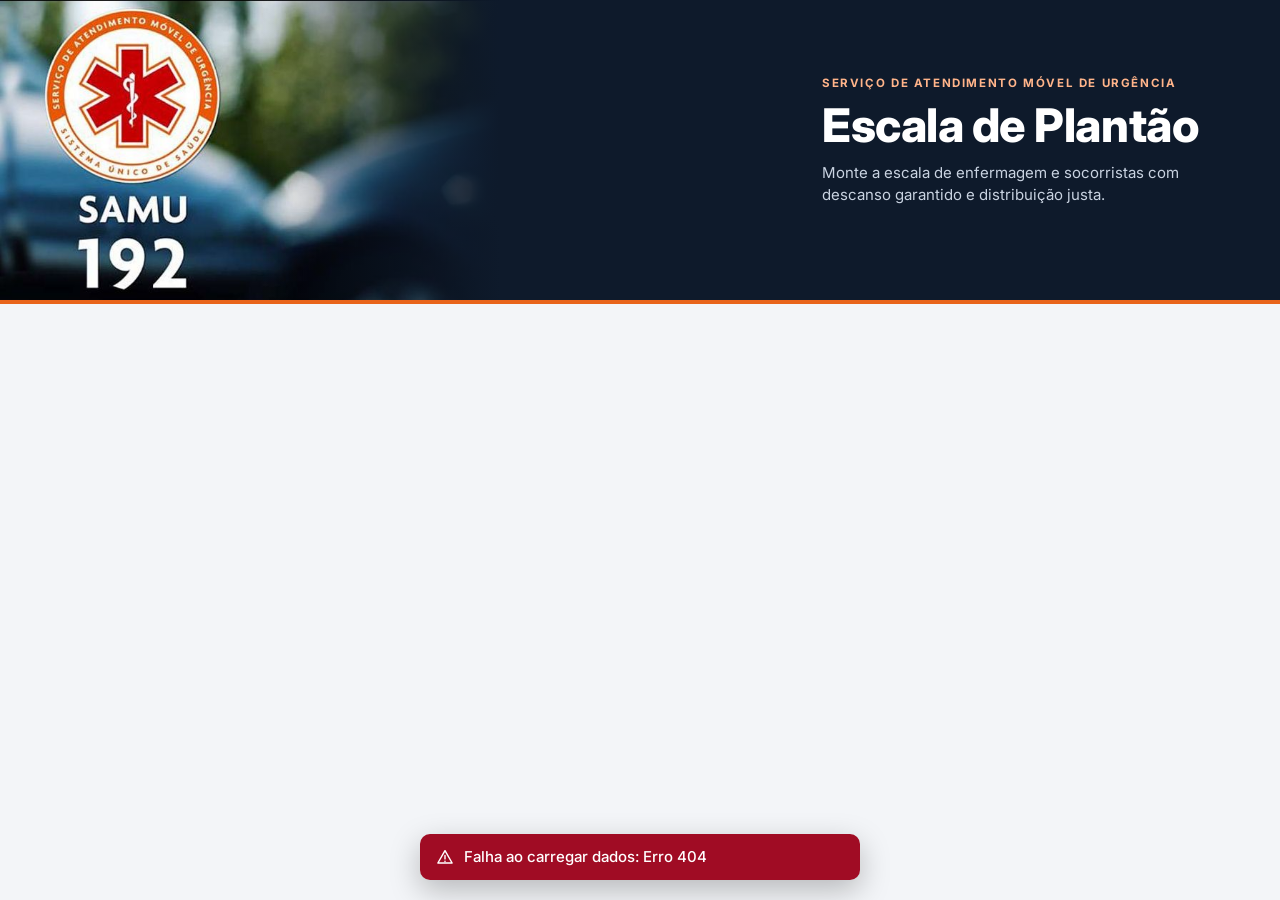
==== commit fdf3878b: "Adiciona login, perfis, auditoria, tempo real e implantação no Kubernetes - Login por nome + matrícu" ====
--- a/static/index.html
+++ b/static/index.html
@@ -32,21 +32,29 @@
     <symbol id="i-undo" viewBox="0 0 24 24"><path d="M9 14L4 9l5-5"/><path d="M4 9h10.5a5.5 5.5 0 010 11H11"/></symbol>
     <symbol id="i-review" viewBox="0 0 24 24"><rect x="4" y="3" width="16" height="18" rx="2.5"/><path d="M8 8h8M8 12h5M8 16.5l2 2 4-4.5"/></symbol>
     <symbol id="i-file" viewBox="0 0 24 24"><path d="M6 2.5h8l4.5 4.5v14.5H6z"/><path d="M14 2.5V7h4.5M9 13h6M9 17h6"/></symbol>
+    <symbol id="i-logout" viewBox="0 0 24 24"><path d="M9.5 20.5H5a1.5 1.5 0 01-1.5-1.5V5A1.5 1.5 0 015 3.5h4.5M15.5 16.5L20 12l-4.5-4.5M20 12H9"/></symbol>
+    <symbol id="i-shield" viewBox="0 0 24 24"><path d="M12 2.5l8 3v6c0 4.8-3.4 8.6-8 10-4.6-1.4-8-5.2-8-10v-6z"/><path d="M8.5 12l2.5 2.5 4.5-5"/></symbol>
     <symbol id="i-star" viewBox="0 0 24 24"><path d="M12 3.5l2.6 5.4 5.9.8-4.3 4.1 1 5.8L12 16.8l-5.2 2.8 1-5.8-4.3-4.1 5.9-.8z"/></symbol>
   </svg>
 
   <header class="hero">
+    <div class="userbar" id="userbar" hidden>
+      <span class="live" id="live" title="As alterações de outras pessoas aparecem automaticamente"><i></i><span id="live-texto">Ao vivo</span></span>
+      <span class="userbar__who"><span class="avatar" id="user-avatar" aria-hidden="true"></span><span><span id="user-nome"></span> <span class="userbar__papel" id="user-papel"></span></span></span>
+      <button class="btn" id="btn-auditoria" data-admin hidden><svg class="ic"><use href="#i-shield"/></svg>Auditoria</button>
+      <button class="btn" id="btn-sair"><svg class="ic"><use href="#i-logout"/></svg>Sair</button>
+    </div>
     <div class="hero__inner">
       <div class="hero__text">
         <p class="hero__eyebrow">Serviço de Atendimento Móvel de Urgência</p>
         <h1>Escala de Plantão</h1>
-        <p class="hero__sub">Monte a escala de enfermeiros e motoristas com descanso garantido e distribuição justa.</p>
+        <p class="hero__sub" id="hero-sub">Monte a escala de enfermagem e socorristas com descanso garantido e distribuição justa.</p>
         <div class="hero__chips" id="hero-chips"></div>
       </div>
     </div>
   </header>
 
-  <nav class="stepper" aria-label="Etapas">
+  <nav class="stepper" aria-label="Etapas" id="stepper" data-admin hidden>
     <ol class="stepper__list">
       <li><button class="step" data-step="periodo"><span class="step__num">1</span><span class="step__label">Período</span></button></li>
       <li><button class="step" data-step="equipe"><span class="step__num">2</span><span class="step__label">Equipe</span></button></li>
@@ -95,7 +103,7 @@
       <div class="view__head">
         <div>
           <h2>Equipe</h2>
-          <p class="muted">Cadastre quem pode ser escalado. Cada viatura sai com um(a) enfermeiro(a) e um(a) motorista.</p>
+          <p class="muted">Cadastre quem pode ser escalado. Cada viatura sai com um(a) profissional de enfermagem e um(a) socorrista.</p>
         </div>
         <button class="btn btn--ghost" data-goto="disponibilidade">Ir para disponibilidade <svg class="ic"><use href="#i-arrow"/></svg></button>
       </div>
@@ -111,8 +119,8 @@
             <fieldset class="field">
               <legend class="field__label">Função</legend>
               <div class="segmented">
-                <label><input type="radio" name="cargo" value="ENFERMEIRO" checked><span>Enfermeiro(a)</span></label>
-                <label><input type="radio" name="cargo" value="MOTORISTA"><span>Motorista</span></label>
+                <label><input type="radio" name="cargo" value="ENFERMEIRO" checked><span>Enfermagem</span></label>
+                <label><input type="radio" name="cargo" value="MOTORISTA"><span>Socorrista</span></label>
               </div>
             </fieldset>
             <div class="actions">
@@ -126,8 +134,8 @@
           <div class="toolbar">
             <div class="tabs" role="tablist" id="filtro-cargo">
               <button role="tab" class="tab" data-cargo="" aria-selected="true">Todos <span class="count" data-count=""></span></button>
-              <button role="tab" class="tab" data-cargo="ENFERMEIRO" aria-selected="false">Enfermeiros <span class="count" data-count="ENFERMEIRO"></span></button>
-              <button role="tab" class="tab" data-cargo="MOTORISTA" aria-selected="false">Motoristas <span class="count" data-count="MOTORISTA"></span></button>
+              <button role="tab" class="tab" data-cargo="ENFERMEIRO" aria-selected="false">Enfermagem <span class="count" data-count="ENFERMEIRO"></span></button>
+              <button role="tab" class="tab" data-cargo="MOTORISTA" aria-selected="false">Socorristas <span class="count" data-count="MOTORISTA"></span></button>
             </div>
             <label class="search">
               <svg class="ic"><use href="#i-search"/></svg>
@@ -207,10 +215,10 @@
           <p class="muted" id="escala-sub">A versão confirmada, pronta para imprimir e distribuir.</p>
         </div>
         <div class="actions" id="escala-acoes">
-          <button class="btn btn--ghost" data-acao="editar-final"><svg class="ic"><use href="#i-edit"/></svg>Editar</button>
+          <button class="btn btn--ghost" data-acao="editar-final" data-admin hidden title="Abrir uma cópia para revisar com calma antes de substituir"><svg class="ic"><use href="#i-review"/></svg>Revisar</button>
           <button class="btn btn--ghost" id="btn-print"><svg class="ic"><use href="#i-print"/></svg>Imprimir</button>
-          <a class="btn btn--ghost" href="api/escala.json" title="Arquivo para importar e editar depois, inclusive em outro computador"><svg class="ic"><use href="#i-file"/></svg>Exportar</a>
-          <a class="btn btn--primary" href="api/escala.pdf"><svg class="ic"><use href="#i-download"/></svg>Baixar PDF</a>
+          <a class="btn btn--ghost" href="api/escala.json" data-admin hidden title="Arquivo para importar e editar depois, inclusive em outro computador"><svg class="ic"><use href="#i-file"/></svg>Exportar</a>
+          <a class="btn btn--primary" href="api/escala.pdf" data-admin hidden><svg class="ic"><use href="#i-download"/></svg>Baixar PDF</a>
         </div>
       </div>
       <div class="banner banner--info" id="banner-rascunho" hidden>
@@ -221,13 +229,52 @@
       <div id="escala-vazia" class="empty" hidden>
         <svg class="ic ic--xl"><use href="#i-ambulance"/></svg>
         <h3>Nenhuma escala confirmada ainda</h3>
-        <p class="muted">Revise a proposta e clique em <strong>Confirmar escala</strong>, ou importe uma escala salva antes.</p>
-        <div class="actions actions--center">
+        <p class="muted" id="escala-vazia-texto">Revise a proposta e clique em <strong>Confirmar escala</strong>, ou importe uma escala salva antes.</p>
+        <div class="actions actions--center" data-admin hidden>
           <button class="btn btn--ghost" data-importar><svg class="ic"><use href="#i-upload"/></svg>Importar escala</button>
           <button class="btn btn--primary" data-goto="revisao">Ir para a revisão <svg class="ic"><use href="#i-arrow"/></svg></button>
         </div>
       </div>
       <div class="painel" id="escala-painel" hidden></div>
+    </section>
+
+    <!-- AUDITORIA (somente ADM) -->
+    <section class="view" id="view-auditoria" hidden>
+      <div class="view__head">
+        <div>
+          <h2>Auditoria</h2>
+          <p class="muted">Quem entrou no sistema e quem alterou a escala, do mais recente para o mais antigo.</p>
+        </div>
+        <div class="actions">
+          <a class="btn btn--ghost" id="audit-csv" href="api/auditoria.csv"><svg class="ic"><use href="#i-download"/></svg>Exportar CSV</a>
+          <button class="btn btn--primary" data-goto="escala">Voltar à escala <svg class="ic"><use href="#i-arrow"/></svg></button>
+        </div>
+      </div>
+      <div class="card card--flush">
+        <form class="audit-filtros" id="audit-filtros">
+          <label class="field">
+            <span class="field__label">Usuário</span>
+            <select name="usuario" id="audit-usuario"><option value="">Todos</option></select>
+          </label>
+          <label class="field">
+            <span class="field__label">Tipo de evento</span>
+            <select name="categoria" id="audit-categoria">
+              <option value="">Todos</option>
+              <option value="plantao" selected>Alterações de plantão</option>
+              <option value="acesso">Entradas e saídas</option>
+              <option value="falha">Tentativas de acesso falhas</option>
+              <option value="admin">Ações do administrador</option>
+            </select>
+          </label>
+          <span class="muted small" id="audit-total" aria-live="polite"></span>
+        </form>
+        <div class="table-wrap">
+          <table class="audit-tabela">
+            <thead><tr><th>Quando</th><th>Usuário</th><th>Evento</th><th>Descrição</th><th>IP</th></tr></thead>
+            <tbody id="audit-linhas"></tbody>
+          </table>
+        </div>
+      </div>
     </section>
   </main>
 
--- a/static/css/style.css
+++ b/static/css/style.css
@@ -293,6 +293,7 @@
 .empty .actions--center { justify-content: center; margin-top: 20px; }
 .painel { display: grid; gap: 20px; }
 .kpis { display: grid; grid-template-columns: repeat(4, 1fr); gap: 14px; }
+.kpis--2 { grid-template-columns: repeat(2, minmax(0, 1fr)); max-width: 760px; }
 .kpi { background: var(--surface); border-radius: var(--radius); box-shadow: var(--shadow); padding: 16px 18px; position: relative; overflow: hidden; }
 .kpi::before { content: ""; position: absolute; inset: 0 auto 0 0; width: 4px; background: var(--line); }
 .kpi.is-good::before { background: var(--green); }
@@ -505,3 +506,93 @@
   .container { padding: 0; max-width: none; }
   .has-highlight .pos:not(.is-highlighted) { opacity: 1; }
 }
+
+/* ---------- Login ---------- */
+.login-page { min-height: 100vh; background: var(--navy); }
+.login { min-height: 100vh; display: grid; grid-template-columns: minmax(0, 1.1fr) minmax(380px, 1fr); }
+.login__brand {
+  position: relative; display: flex; align-items: flex-end; padding: 48px;
+  background:
+    linear-gradient(180deg, rgba(14, 26, 43, 0) 45%, rgba(14, 26, 43, .92) 100%),
+    /* 134% + 49% esconde as tarjas pretas de cima e de baixo da foto (igual ao topo do app) */
+    url("../img/samu.jpg") left 49% / auto 134% no-repeat, var(--navy);
+  border-right: 4px solid var(--orange);
+}
+.login__brand-title { color: #fff; font-size: clamp(1.8rem, 3vw, 2.6rem); font-weight: 800; letter-spacing: -.01em; margin-top: 6px; }
+.login__panel { position: relative; z-index: 1; display: grid; place-items: center; padding: 32px 20px; background: var(--bg); }
+.login__card {
+  width: min(400px, 100%); display: grid; gap: 16px;
+  background: var(--surface); border-radius: var(--radius); box-shadow: var(--shadow); padding: 32px 28px 24px;
+}
+.login__logo {
+  --t: 104px; /* recorte só do selo do SAMU na foto (selo entre 63–307 px de 750) */
+  width: var(--t); height: var(--t); border-radius: 50%; justify-self: center;
+  background: url("../img/samu.jpg") calc(var(--t) * -63 / 244) calc(var(--t) * -83 / 244) / calc(var(--t) * 750 / 244) auto no-repeat;
+  box-shadow: 0 0 0 4px #fff, 0 6px 20px rgba(200, 16, 46, .25);
+}
+.login__card h1 { font-size: 1.6rem; font-weight: 800; text-align: center; }
+.login__card > .muted { text-align: center; margin-top: -10px; }
+.login__aviso { background: var(--blue-50); color: var(--navy-700); border-radius: var(--radius-sm); padding: 10px 12px; font-size: .9rem; }
+.login__senha { position: relative; display: block; }
+.login__senha input { width: 100%; padding-right: 48px; }
+.login__olho {
+  position: absolute; right: 4px; top: 50%; transform: translateY(-50%);
+  width: 40px; height: 40px; display: grid; place-items: center; border: 0; background: none; color: var(--ink-3); border-radius: 8px; cursor: pointer;
+}
+.login__olho:hover { color: var(--ink); }
+.login__olho[aria-pressed="true"] { color: var(--red); }
+.login__erro { color: var(--red); font-size: .88rem; font-weight: 600; min-height: 1.3em; margin: -6px 0 -4px; }
+.login__btn { width: 100%; height: 48px; font-size: 1rem; justify-content: center; }
+.login__spinner { display: none; width: 16px; height: 16px; border: 2px solid rgba(255,255,255,.4); border-top-color: #fff; border-radius: 50%; animation: spin .8s linear infinite; }
+.login__btn.is-loading .login__spinner { display: inline-block; }
+.login__ajuda { text-align: center; }
+@media (max-width: 860px) {
+  .login { grid-template-columns: minmax(0, 1fr); grid-template-rows: auto 1fr; }
+  .login__brand {
+    min-height: 150px; padding: 22px 16px 70px; align-items: flex-start; justify-content: center; text-align: center;
+    border-right: 0; border-bottom: 4px solid var(--orange);
+    background: linear-gradient(160deg, var(--navy-700), var(--navy));
+  }
+  .login__brand-title { font-size: 1.5rem; margin-top: 2px; }
+  .login__brand .hero__eyebrow { font-size: .62rem; }
+  .login__panel { align-items: start; padding: 0 16px 32px; }
+  .login__card { margin-top: -56px; padding: 24px 18px 20px; }
+}
+
+/* ---------- Usuário logado ---------- */
+.userbar {
+  position: absolute; top: 14px; right: 16px; z-index: 2;
+  display: flex; align-items: center; gap: 8px; color: #fff;
+}
+.userbar:not([hidden]) + .hero__inner { padding-top: 64px; }
+.userbar__who { display: flex; align-items: center; gap: 8px; padding: 4px 12px 4px 4px; border-radius: 999px; background: rgba(255,255,255,.12); font-size: .86rem; font-weight: 600; }
+.userbar__who .avatar { width: 28px; height: 28px; font-size: .72rem; background: var(--orange); color: #fff; }
+.userbar__papel { font-size: .68rem; font-weight: 700; letter-spacing: .06em; text-transform: uppercase; color: #FFB48A; }
+.userbar .btn { height: 34px; padding: 0 12px; font-size: .84rem; background: rgba(255,255,255,.12); color: #fff; border-color: transparent; }
+.userbar .btn:hover { background: rgba(255,255,255,.22); }
+.userbar .btn[aria-current="page"] { background: #fff; color: var(--navy); }
+.live { display: inline-flex; align-items: center; gap: 6px; font-size: .78rem; color: #C9D3E1; }
+.live i { width: 8px; height: 8px; border-radius: 50%; background: #6EE7A8; box-shadow: 0 0 0 3px rgba(110, 231, 168, .25); }
+.live.is-off i { background: #FFB48A; box-shadow: none; }
+.pos.is-recent { animation: pisca 1.2s ease-in-out 3; }
+@keyframes pisca { 50% { box-shadow: 0 0 0 3px var(--orange); } }
+@media (max-width: 640px) {
+  .userbar { position: static; justify-content: flex-end; flex-wrap: wrap; padding: 10px 16px 0; }
+  .userbar:not([hidden]) + .hero__inner { padding-top: 16px; }
+  .userbar .live, .userbar__papel { display: none; }
+}
+
+/* ---------- Auditoria ---------- */
+.audit-filtros { display: flex; flex-wrap: wrap; gap: 12px; align-items: end; padding: 16px; border-bottom: 1px solid var(--line); }
+.audit-filtros .field { min-width: 180px; }
+.audit-filtros select {
+  height: 42px; border: 1px solid var(--line); border-radius: var(--radius-sm); padding: 0 10px; background: #fff;
+}
+.audit-tabela td { vertical-align: top; white-space: normal; }
+.audit-tabela td:first-child { white-space: nowrap; }
+.audit-tipo { display: inline-block; padding: 2px 8px; border-radius: 999px; font-size: .72rem; font-weight: 700; white-space: nowrap; background: var(--bg); color: var(--ink-2); }
+.audit-tipo--plantao { background: var(--orange-50); color: #9A3F0B; }
+.audit-tipo--acesso { background: var(--blue-50); color: var(--navy-700); }
+.audit-tipo--falha { background: var(--red-50); color: var(--red-700); }
+.audit-tipo--admin { background: var(--green-50); color: var(--green); }
+.audit-vazio { padding: 40px 20px; text-align: center; color: var(--ink-3); }
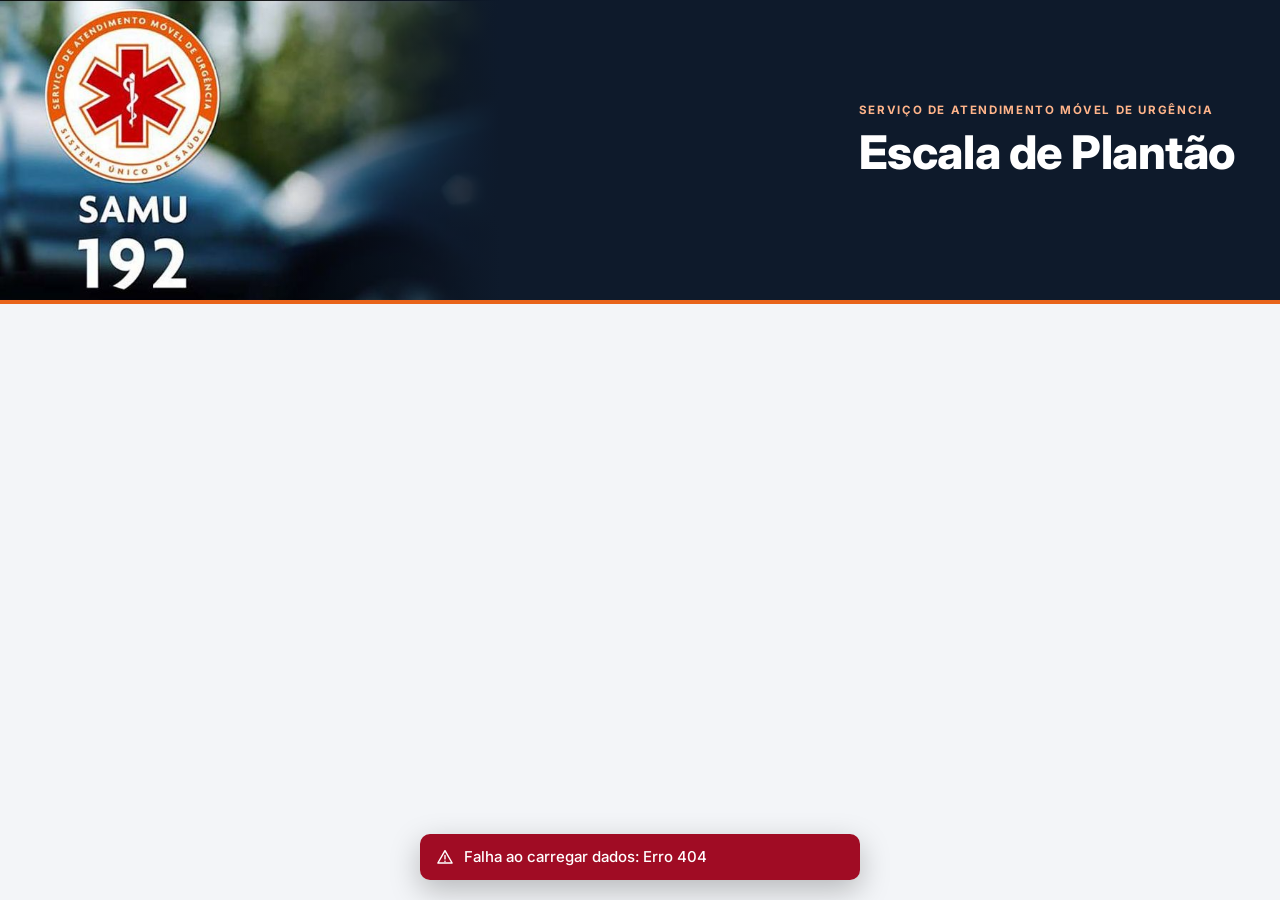
==== commit c9074e77: "Deixa a escala responsiva e instalável (PWA), com previsão do tempo - Celular: escala em cartões por" ====
--- a/static/index.html
+++ b/static/index.html
@@ -9,6 +9,13 @@
   <link rel="preconnect" href="https://fonts.gstatic.com" crossorigin>
   <link href="https://fonts.googleapis.com/css2?family=Inter:wght@400;500;600;700;800&display=swap" rel="stylesheet">
   <link rel="stylesheet" href="css/style.css">
+  <link rel="manifest" href="manifest.webmanifest">
+  <link rel="icon" type="image/png" sizes="32x32" href="img/favicon-32.png">
+  <link rel="apple-touch-icon" href="img/apple-touch-icon.png">
+  <meta name="apple-mobile-web-app-capable" content="yes">
+  <meta name="mobile-web-app-capable" content="yes">
+  <meta name="apple-mobile-web-app-status-bar-style" content="black-translucent">
+  <meta name="apple-mobile-web-app-title" content="Escala SAMU">
 </head>
 <body>
   <svg width="0" height="0" style="position:absolute" aria-hidden="true">
@@ -48,8 +55,8 @@
       <div class="hero__text">
         <p class="hero__eyebrow">Serviço de Atendimento Móvel de Urgência</p>
         <h1>Escala de Plantão</h1>
-        <p class="hero__sub" id="hero-sub">Monte a escala de enfermagem e socorristas com descanso garantido e distribuição justa.</p>
         <div class="hero__chips" id="hero-chips"></div>
+        <div class="clima" id="clima" aria-live="polite" hidden></div>
       </div>
     </div>
   </header>
@@ -188,6 +195,7 @@
           <button class="btn btn--primary" id="btn-confirmar" hidden><svg class="ic"><use href="#i-check"/></svg>Confirmar escala</button>
         </div>
       </div>
+      <div class="banner" id="banner-final-mudou" role="status" hidden></div>
       <div class="banner banner--info" id="banner-origem" hidden></div>
       <div class="banner" id="banner-mudancas" hidden>
         <svg class="ic"><use href="#i-alert"/></svg>
@@ -209,16 +217,16 @@
 
     <!-- 5. ESCALA -->
     <section class="view" id="view-escala" hidden>
-      <div class="view__head">
+      <div class="view__head view__head--centro">
         <div>
           <h2>Escala final</h2>
-          <p class="muted" id="escala-sub">A versão confirmada, pronta para imprimir e distribuir.</p>
+          <div class="meses" id="escala-meses" role="tablist" aria-label="Escolher a escala" hidden></div>
         </div>
         <div class="actions" id="escala-acoes">
           <button class="btn btn--ghost" data-acao="editar-final" data-admin hidden title="Abrir uma cópia para revisar com calma antes de substituir"><svg class="ic"><use href="#i-review"/></svg>Revisar</button>
-          <button class="btn btn--ghost" id="btn-print"><svg class="ic"><use href="#i-print"/></svg>Imprimir</button>
-          <a class="btn btn--ghost" href="api/escala.json" data-admin hidden title="Arquivo para importar e editar depois, inclusive em outro computador"><svg class="ic"><use href="#i-file"/></svg>Exportar</a>
-          <a class="btn btn--primary" href="api/escala.pdf" data-admin hidden><svg class="ic"><use href="#i-download"/></svg>Baixar PDF</a>
+          <button class="btn btn--ghost" id="btn-print" data-admin hidden><svg class="ic"><use href="#i-print"/></svg>Imprimir</button>
+          <a class="btn btn--ghost" id="link-json" href="api/escala.json" data-admin hidden title="Arquivo para importar e editar depois, inclusive em outro computador"><svg class="ic"><use href="#i-file"/></svg>Exportar</a>
+          <a class="btn btn--primary" id="link-pdf" href="api/escala.pdf" data-admin hidden><svg class="ic"><use href="#i-download"/></svg>Baixar PDF</a>
         </div>
       </div>
       <div class="banner banner--info" id="banner-rascunho" hidden>
@@ -243,7 +251,7 @@
       <div class="view__head">
         <div>
           <h2>Auditoria</h2>
-          <p class="muted">Quem entrou no sistema e quem alterou a escala, do mais recente para o mais antigo.</p>
+          <p class="muted">Quem entrou no sistema e quem alterou a escala nos últimos 30 dias, do mais recente para o mais antigo. Eventos mais antigos são apagados automaticamente.</p>
         </div>
         <div class="actions">
           <a class="btn btn--ghost" id="audit-csv" href="api/auditoria.csv"><svg class="ic"><use href="#i-download"/></svg>Exportar CSV</a>
@@ -307,5 +315,7 @@
   </dialog>
 
   <script src="js/app.js" type="module"></script>
+  <script src="js/clima.js" type="module"></script>
+  <script src="js/pwa.js" defer></script>
 </body>
 </html>
--- a/static/css/style.css
+++ b/static/css/style.css
@@ -467,9 +467,6 @@
   .people--compact .person { flex: none; }
   .kpis { grid-template-columns: repeat(2, 1fr); }
   .layout-side--wide > aside { position: static; }
-  .hero { background:
-    linear-gradient(180deg, rgba(14, 26, 43, .55), rgba(14, 26, 43, .95)),
-    url("../img/samu.jpg") left 49% / auto 134% no-repeat, var(--navy); }
 }
 @media (max-width: 640px) {
   .container { padding: 20px 16px 48px; }
@@ -596,3 +593,112 @@
 .audit-tipo--falha { background: var(--red-50); color: var(--red-700); }
 .audit-tipo--admin { background: var(--green-50); color: var(--green); }
 .audit-vazio { padding: 40px 20px; text-align: center; color: var(--ink-3); }
+
+/* ---------- Abas: escala atual / do mês seguinte ---------- */
+.meses { display: flex; flex-wrap: wrap; gap: 10px; margin-bottom: 18px; }
+.mes {
+  display: grid; gap: 2px; text-align: left; min-width: 210px; padding: 12px 16px; cursor: pointer;
+  background: var(--surface); border: 2px solid var(--line); border-radius: var(--radius-sm); box-shadow: var(--shadow);
+}
+.mes:hover:not(:disabled) { border-color: var(--ink-3); }
+.mes[aria-selected="true"] { border-color: var(--red); box-shadow: 0 0 0 4px var(--red-50); }
+.mes__papel { font-size: .72rem; font-weight: 700; letter-spacing: .06em; text-transform: uppercase; color: var(--ink-3); }
+.mes[aria-selected="true"] .mes__papel { color: var(--red); }
+.mes__nome { font-size: 1.05rem; font-weight: 700; color: var(--ink); }
+.mes.is-vazio { cursor: not-allowed; opacity: .6; box-shadow: none; border-style: dashed; }
+.mes.is-vazio .mes__nome { font-weight: 500; color: var(--ink-3); font-size: .92rem; }
+@media (max-width: 640px) { .mes { flex: 1 1 140px; min-width: 0; padding: 10px 12px; } }
+@media print { .meses { display: none !important; } }
+
+/* ---------- Previsão do tempo (topo) ---------- */
+.clima {
+  display: flex; flex-wrap: wrap; align-items: center; gap: 6px 12px; margin-top: 10px;
+  padding: 6px 10px; border-radius: var(--radius-sm); width: fit-content; max-width: 100%;
+  background: rgba(14, 26, 43, .55); border: 1px solid rgba(255, 255, 255, .16); backdrop-filter: blur(6px);
+}
+.clima__agora { display: flex; align-items: center; gap: 7px; min-width: 0; }
+.clima__icone { font-size: 1.25rem; line-height: 1; }
+.clima__temp { font-size: 1.3rem; font-weight: 800; letter-spacing: -.02em; line-height: 1; }
+.clima__info { display: grid; font-size: .72rem; color: #C9D3E1; line-height: 1.35; min-width: 0; }
+.clima__local { color: #fff; font-weight: 700; }
+.clima__dias { display: flex; gap: 4px; list-style: none; margin: 0; padding: 0 0 0 10px; border-left: 1px solid rgba(255, 255, 255, .16); }
+.clima__dias li { display: flex; align-items: center; gap: 3px; padding: 0 3px; font-size: .7rem; color: #C9D3E1; }
+.clima__dias li > span:first-child { font-weight: 700; color: #fff; }
+.clima__dias b { color: #fff; font-weight: 700; }
+.clima__dias small { font-size: .66rem; }
+.clima__dias li > span[aria-hidden] { font-size: .85rem; line-height: 1; }
+@media print { .clima { display: none !important; } }
+
+/* ---------- Celular: escala em lista vira cartões, sem rolagem lateral ---------- */
+@media (max-width: 760px) {
+  .table-escala, .table-escala tbody { display: block; }
+  .table-escala thead { display: none; }
+  .table-escala tr {
+    display: grid; grid-template-columns: 74px minmax(0, 1fr) minmax(0, 1fr); align-items: center;
+    gap: 6px; padding: 5px 12px; border-bottom: 1px solid var(--line);
+  }
+  .table-escala tr.is-new-day { border-top: 2px solid var(--line); padding-top: 10px; }
+  .table-escala tr.is-new-day td, .table-escala td { border: 0; padding: 0; }
+  .table-escala td:nth-child(n+3) { min-width: 0; }
+  .table-escala td:first-child { grid-column: 1 / -1; font-weight: 700; white-space: normal; }
+  .table-escala td:first-child:empty { display: none; }
+  .table-escala .pos { padding: 7px 8px 7px 6px; font-size: .8rem; }
+  .table-escala tbody tr:hover { background: none; }
+}
+@media (max-width: 640px) {
+  .hero__inner { min-height: 0; padding-bottom: 22px; }
+  .hero h1 { font-size: 1.85rem; }
+  .hero__chip { font-size: .76rem; padding: 5px 10px; }
+  .view__head .actions { width: 100%; justify-content: stretch; }
+  .view__head .actions .btn { flex: 1 1 auto; }
+  .kpi { padding: 12px 14px; }
+  .kpi__value { font-size: 1.5rem; }
+  .toolbar { padding: 12px; }
+  .clima { gap: 6px 10px; }
+  .clima__dias { width: 100%; justify-content: space-between; padding: 5px 0 0; border-left: 0; border-top: 1px solid rgba(255, 255, 255, .16); }
+}
+@media (max-width: 380px) {
+  .table-escala tr { grid-template-columns: 62px minmax(0, 1fr) minmax(0, 1fr); padding: 5px 8px; }
+  .table-escala .turno-pill { font-size: .7rem; }
+  .kpis { grid-template-columns: 1fr; }
+}
+
+/* ---------- Topo em telas menores: símbolo do SAMU livre à esquerda, tudo o mais à direita ---------- */
+.hero__chip-c { display: none; }
+@media (max-width: 960px) {
+  .hero {
+    background:
+      linear-gradient(90deg, rgba(14, 26, 43, 0) 0, rgba(14, 26, 43, 0) 30%, rgba(14, 26, 43, .85) 46%, var(--navy) 60%),
+      url("../img/samu.jpg") left 49% / auto 134% no-repeat, var(--navy);
+  }
+  .hero__inner { display: block; min-height: 0; padding: 24px 20px; }
+  .userbar:not([hidden]) + .hero__inner { padding-top: 60px; }
+  .hero__text { width: 58%; max-width: 460px; margin-left: auto; }
+  .hero h1 { font-size: 2rem; }
+  .hero__chips { margin-top: 12px; }
+  .hero .clima { width: 100%; }
+}
+@media (max-width: 640px) {
+  .hero { background-position: 0 0, 22% 49%, 0 0; }
+  .userbar:not([hidden]) + .hero__inner { padding-top: 6px; }
+  .hero__inner { padding: 6px 12px 16px; }
+  .hero__text { width: 55%; }
+  .hero__eyebrow { display: none; }
+  .hero h1 { font-size: 1.35rem; margin: 0 0 8px; }
+  .hero__chips { flex-direction: column; align-items: flex-start; gap: 5px; margin-top: 0; }
+  .hero__chip-l { display: none; }
+  .hero__chip-c { display: inline; }
+  .hero .clima { margin-top: 8px; padding: 6px 8px; }
+  .clima__icone { font-size: 1.05rem; }
+  .clima__temp { font-size: 1.1rem; }
+  .clima__info { font-size: .66rem; }
+  .clima__dias { gap: 2px; }
+  .clima__dias li { padding: 0; gap: 2px; font-size: .64rem; }
+  .clima__dias small, .clima__dias li > span[aria-hidden] { display: none; }
+}
+
+/* ---------- Título da escala centralizado ---------- */
+.view__head--centro { justify-content: center; }
+.view__head--centro > div:first-child { flex: 1 1 100%; text-align: center; }
+.view__head--centro .actions { justify-content: center; }
+.view__head--centro .meses { justify-content: center; margin: 14px 0 0; }
